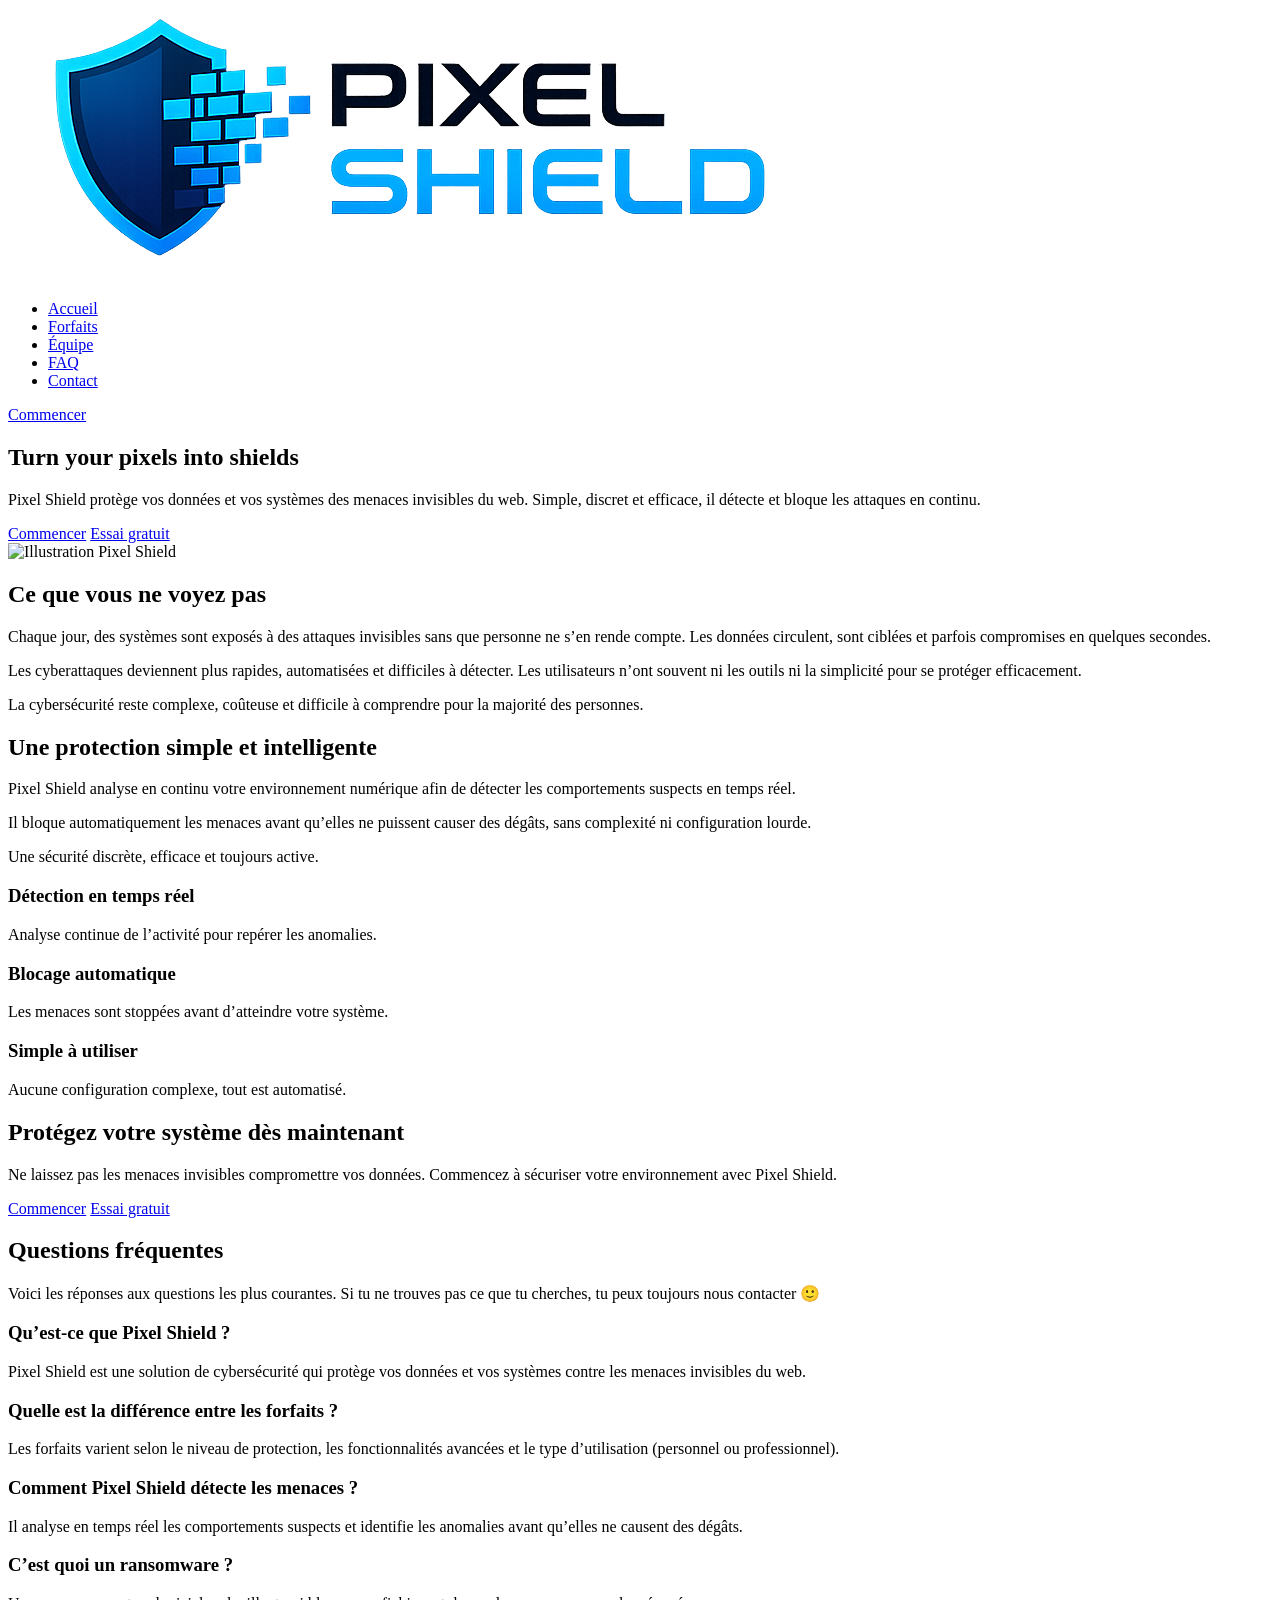
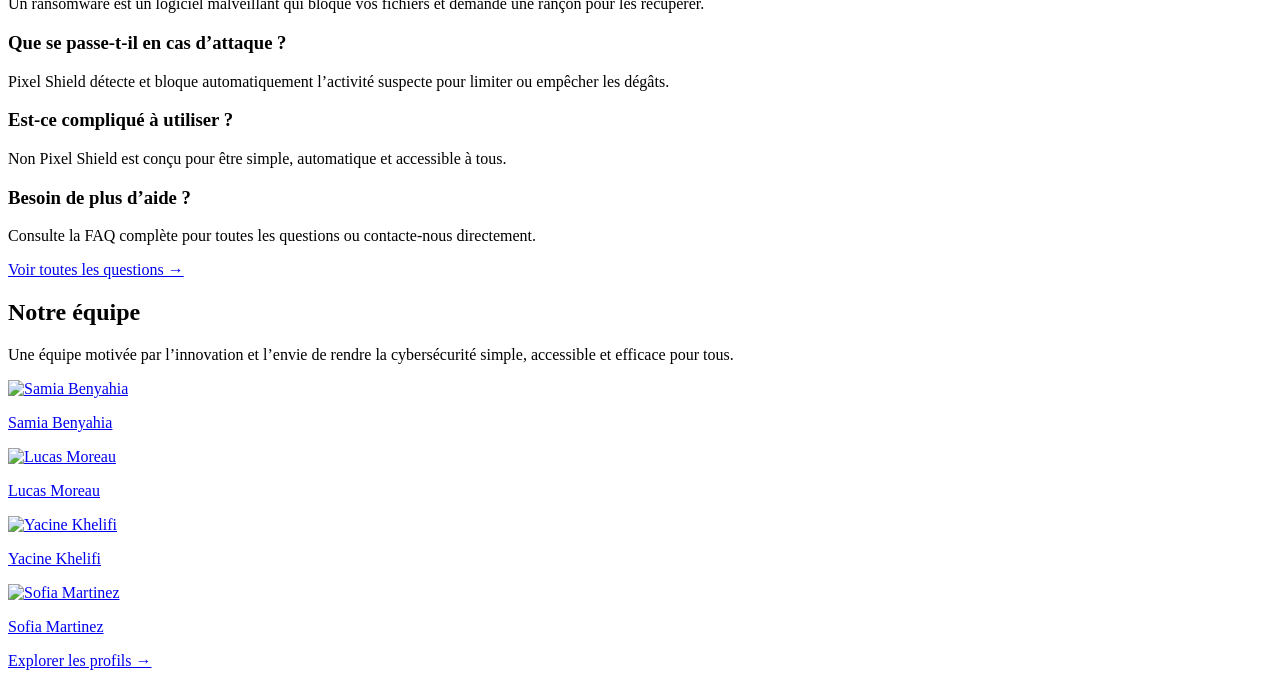
==== index.html @ 4988743a "mise à jour" ====
<!DOCTYPE html>
<html lang="fr">
<head>
  <meta charset="UTF-8">
  <meta name="viewport" content="width=device-width, initial-scale=1.0">
  <title>Pixel Shield</title>

  <link rel="stylesheet" href="css/style.css">
</head>

<body>

  <!-- HEADER -->
  <header>
    <div class="logo">
        <a  href="index.html"><img src="assets/logoAvecTitre.png " alt="logo" ></a>
    </div>
    <nav>
        <ul>
            <li><a href="index.html">Accueil</a></li>
            <li><a href="forfaits.html">Forfaits</a></li>
            <li><a href="equipe.html">Équipe</a></li>
            <li><a href="faq.html">FAQ</a></li>
            <li><a href="contact.html">Contact</a></li>
           
        </ul>
    </nav>
    <div class = "button-commencer"> <a href="contact.html">Commencer</a> </div>


  </header>

<!-- HERO -->
<section class="hero">

  <div class="container">

    <div class="hero-content">

      <h1>Turn your pixels into shields</h1>

      <p>
        Pixel Shield protège vos données et vos systèmes des menaces invisibles du web.  
        Simple, discret et efficace, il détecte et bloque les attaques en continu.
      </p>

      <div class="hero-actions">
        <a class="button-primary" href="contact.html">Commencer</a>
        <a class="button-secondary" href="forfaits.html">Essai gratuit</a>
      </div>

    </div>

    <div class="hero-image">
      <img src="assets/hero-illustration.svg" alt="Illustration Pixel Shield">
    </div>

  </div>

</section>

<!-- PRESENTATION -->
<section class="problem">

  <div class="container">

    <div class="problem-content">

      <h2>Ce que vous ne voyez pas</h2>

      <p>
        Chaque jour, des systèmes sont exposés à des attaques invisibles sans que personne ne s’en rende compte.
        Les données circulent, sont ciblées et parfois compromises en quelques secondes.
      </p>

      <p>
        Les cyberattaques deviennent plus rapides, automatisées et difficiles à détecter.
        Les utilisateurs n’ont souvent ni les outils ni la simplicité pour se protéger efficacement.
      </p>

      <p>
        La cybersécurité reste complexe, coûteuse et difficile à comprendre pour la majorité des personnes.
      </p>

    </div>

  </div>

</section>
<section class="solution">

  <div class="container">

    <div class="solution-content">

      <h2>Une protection simple et intelligente</h2>

      <p>
        Pixel Shield analyse en continu votre environnement numérique afin de détecter les comportements suspects en temps réel.
      </p>

      <p>
        Il bloque automatiquement les menaces avant qu’elles ne puissent causer des dégâts, sans complexité ni configuration lourde.
      </p>

      <p>
        Une sécurité discrète, efficace et toujours active.
      </p>

    </div>

    <div class="solution-features">

      <div class="feature">
        <h3>Détection en temps réel</h3>
        <p>Analyse continue de l’activité pour repérer les anomalies.</p>
      </div>

      <div class="feature">
        <h3>Blocage automatique</h3>
        <p>Les menaces sont stoppées avant d’atteindre votre système.</p>
      </div>

      <div class="feature">
        <h3>Simple à utiliser</h3>
        <p>Aucune configuration complexe, tout est automatisé.</p>
      </div>

    </div>

  </div>

</section>


<!-- CTA -->
<section class="cta">

  <div class="container">

    <div class="cta-content">

      <h2>Protégez votre système dès maintenant</h2>

      <p>
        Ne laissez pas les menaces invisibles compromettre vos données.  
        Commencez à sécuriser votre environnement avec Pixel Shield.
      </p>

      <div class="cta-actions">
        <a class="button-primary" href="contact.html">Commencer</a>
        <a class="button-secondary" href="forfaits.html">Essai gratuit</a>
      </div>

    </div>

  </div>

</section>
<section class="faq">

  <div class="container">

    <h2>Questions fréquentes</h2>

    <p class="faq-intro">
      Voici les réponses aux questions les plus courantes.  
      Si tu ne trouves pas ce que tu cherches, tu peux toujours nous contacter 🙂
    </p>

    <div class="faq-item">
      <h3>Qu’est-ce que Pixel Shield ?</h3>
      <p>
        Pixel Shield est une solution de cybersécurité qui protège vos données et vos systèmes contre les menaces invisibles du web.
      </p>
    </div>

    <div class="faq-item">
      <h3>Quelle est la différence entre les forfaits ?</h3>
      <p>
        Les forfaits varient selon le niveau de protection, les fonctionnalités avancées et le type d’utilisation (personnel ou professionnel).
      </p>
    </div>

    <div class="faq-item">
      <h3>Comment Pixel Shield détecte les menaces ?</h3>
      <p>
        Il analyse en temps réel les comportements suspects et identifie les anomalies avant qu’elles ne causent des dégâts.
      </p>
    </div>

    <div class="faq-item">
      <h3>C’est quoi un ransomware ?</h3>
      <p>
        Un ransomware est un logiciel malveillant qui bloque vos fichiers et demande une rançon pour les récupérer.
      </p>
    </div>

    <div class="faq-item">
      <h3>Que se passe-t-il en cas d’attaque ?</h3>
      <p>
        Pixel Shield détecte et bloque automatiquement l’activité suspecte pour limiter ou empêcher les dégâts.
      </p>
    </div>

    <div class="faq-item">
      <h3>Est-ce compliqué à utiliser ?</h3>
      <p>
        Non  Pixel Shield est conçu pour être simple, automatique et accessible à tous.
      </p>
    </div>

    <div class="faq-item">
      <h3>Besoin de plus d’aide ?</h3>
      <p>
        Consulte la FAQ complète pour toutes les questions ou contacte-nous directement.
      </p>

      <a href="faq.html" class="faq-link">Voir toutes les questions →</a>
    </div>

  </div>

</section>
<section class="team">

  <div class="container">

    <h2>Notre équipe</h2>

    <p class="team-intro">
      Une équipe motivée par l’innovation et l’envie de rendre la cybersécurité simple, accessible et efficace pour tous.
    </p>

    <div class="team-grid">

      <a class="team-member" href="equipe.html">
        <!-- image Samia Benyahia -->
        <img alt="Samia Benyahia">
        <p>Samia Benyahia</p>
      </a>

      <a class="team-member" href="equipe.html">
        <!-- image Lucas Moreau -->
        <img alt="Lucas Moreau">
        <p>Lucas Moreau</p>
      </a>

      <a class="team-member" href="equipe.html">
        <!-- image Yacine Khelifi -->
        <img alt="Yacine Khelifi">
        <p>Yacine Khelifi</p>
      </a>

      <a class="team-member" href="equipe.html">
        <!-- image Sofia Martinez -->
        <img alt="Sofia Martinez">
        <p>Sofia Martinez</p>
      </a>

    </div>

    <a class="team-link" href="equipe.html">
      Explorer les profils →
    </a>

  </div>

</section>

  <!-- FOOTER -->
  <footer>

  </footer>

</body>
</html>
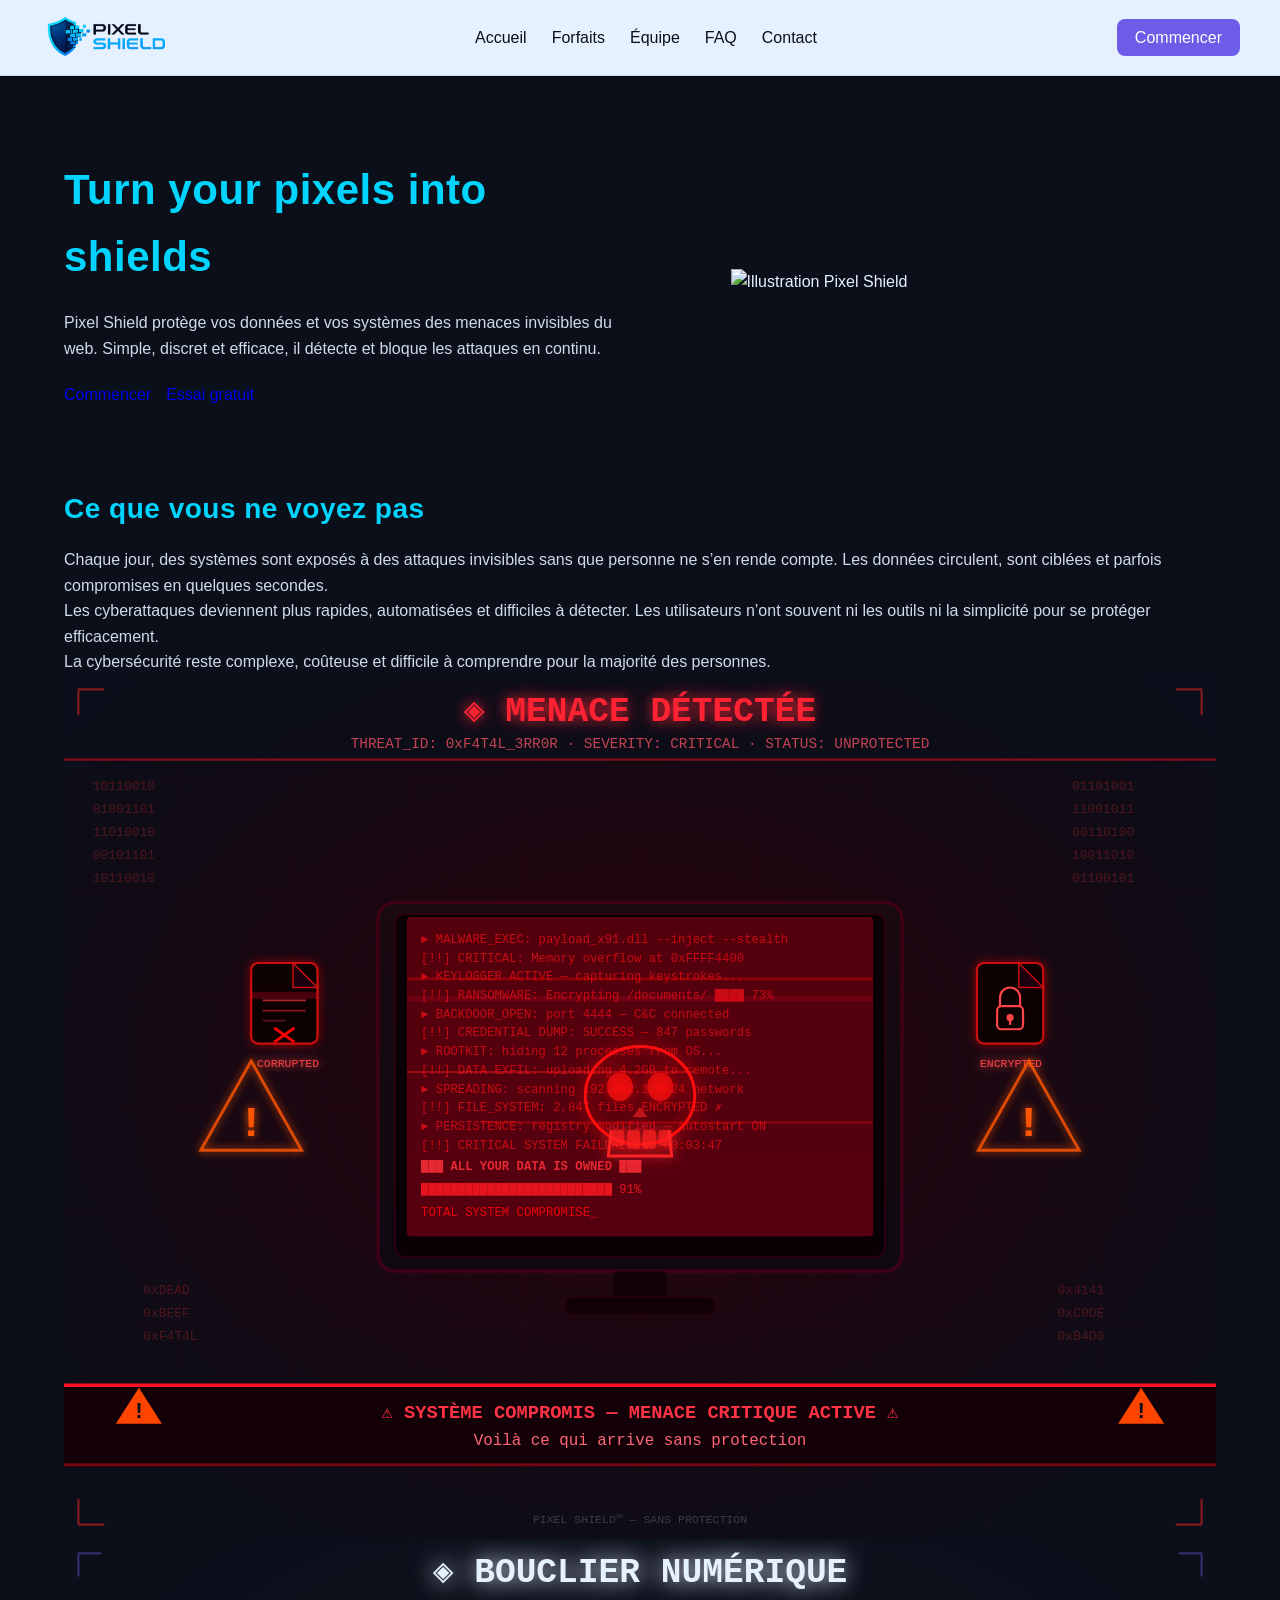
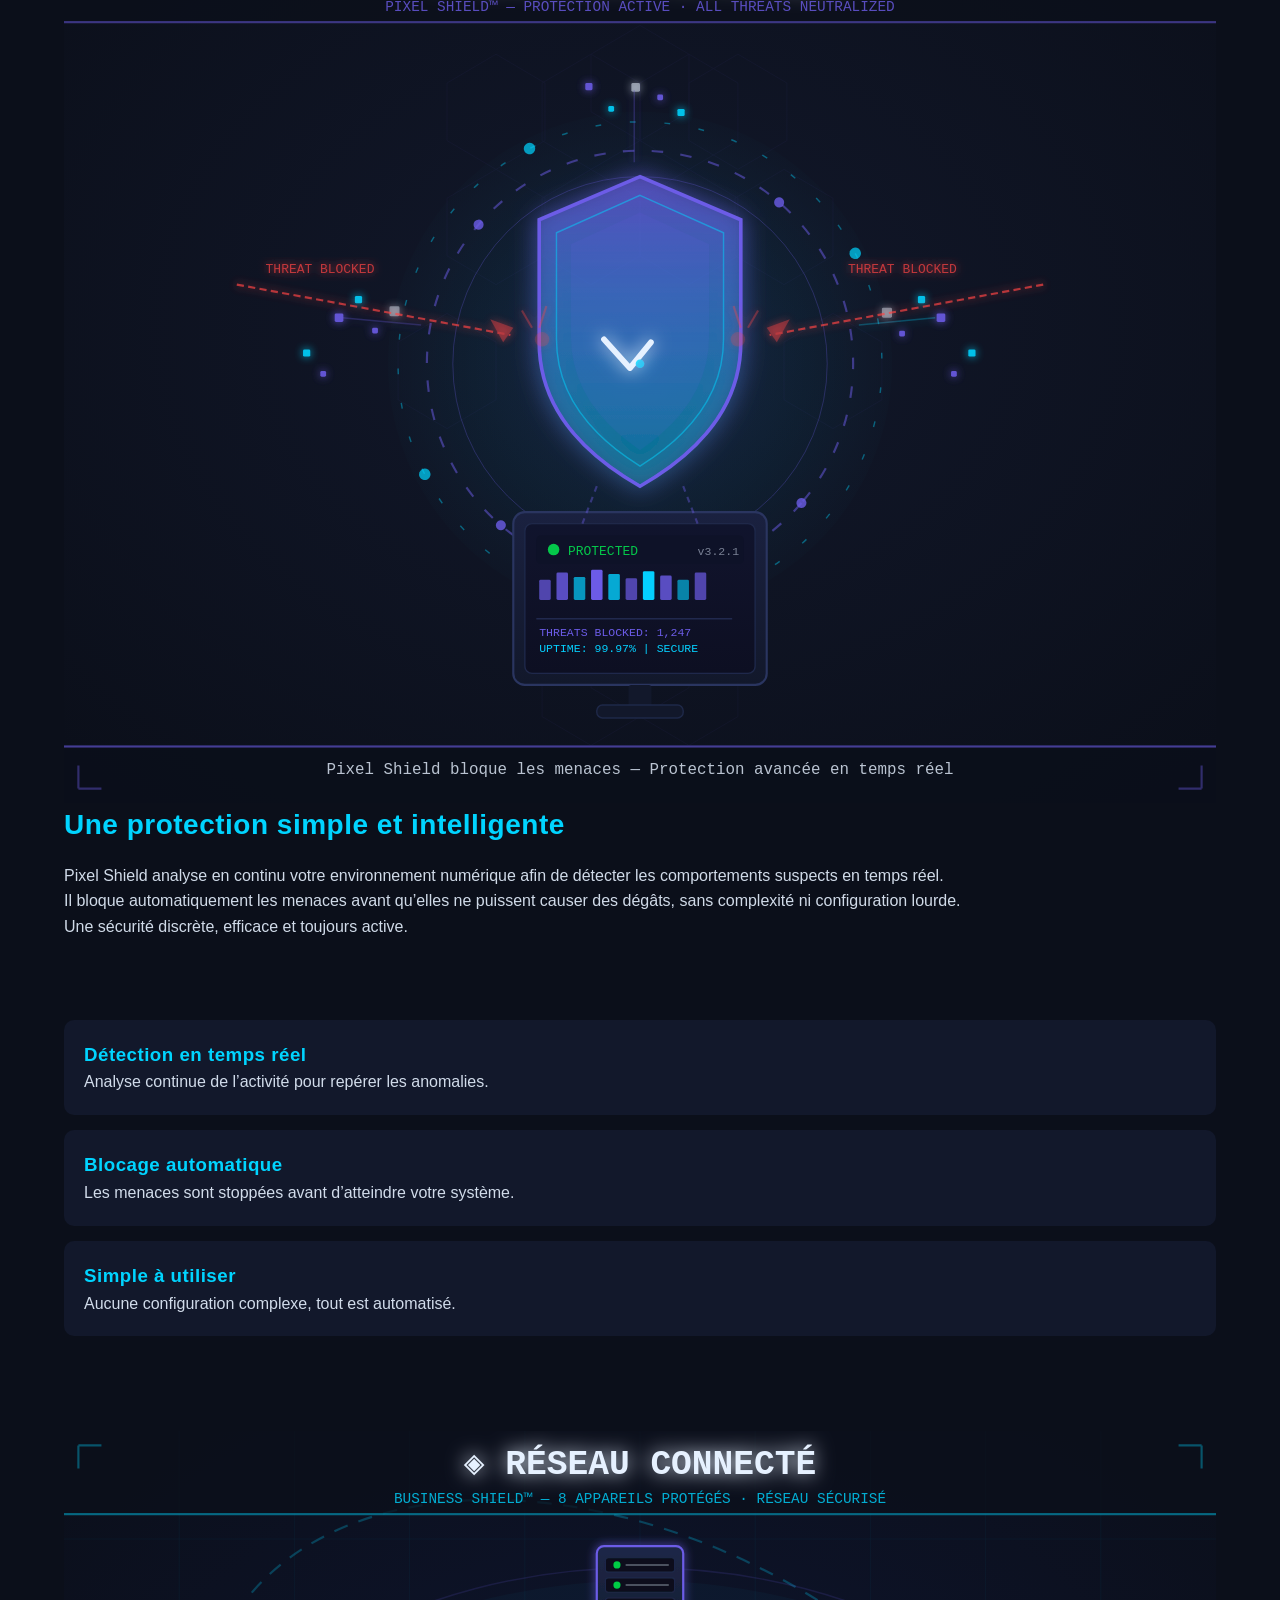
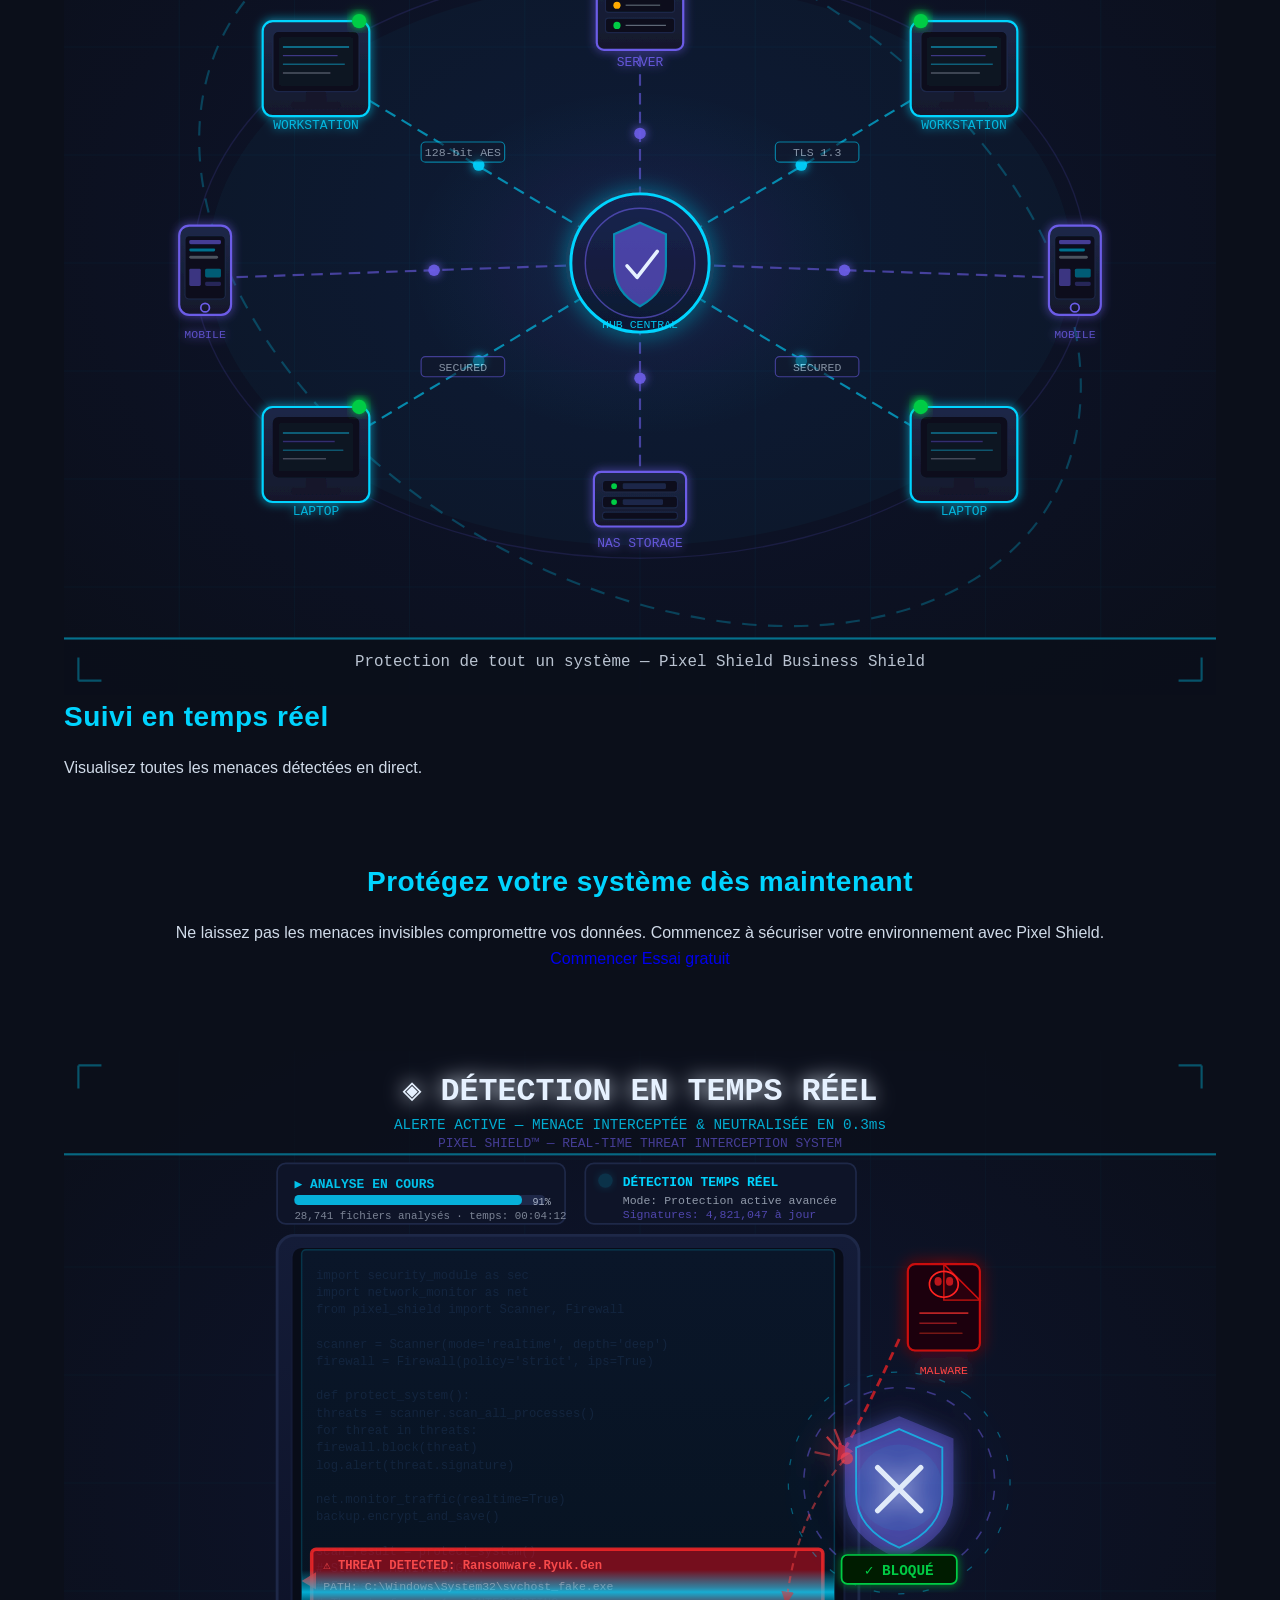
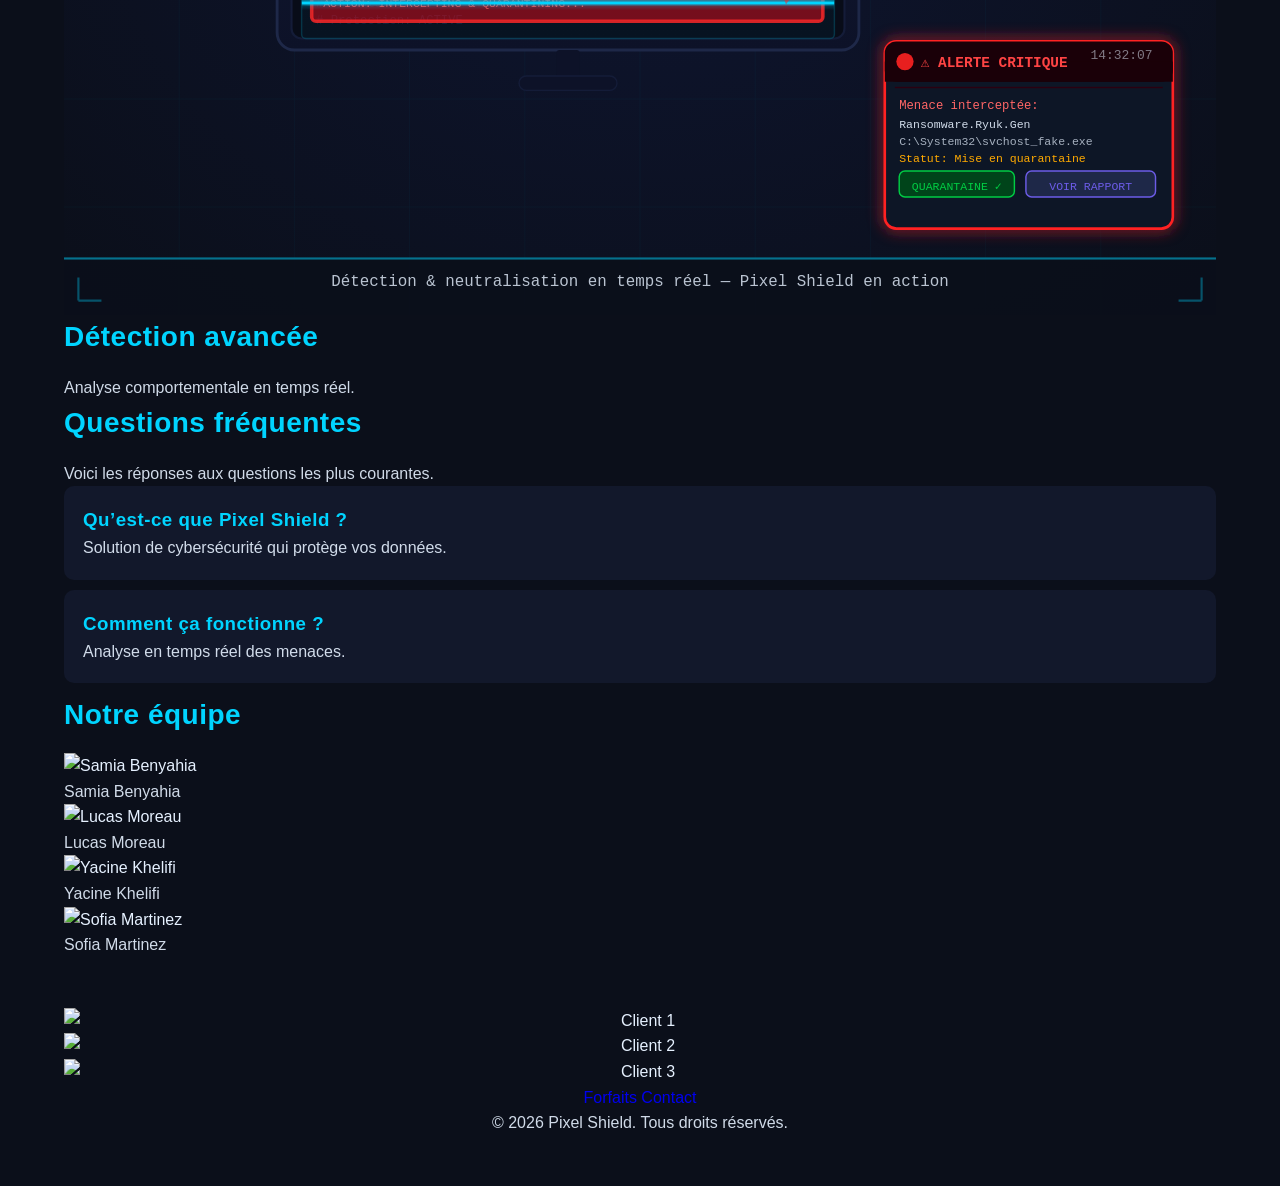
==== commit 7f24c9a9: "mise à jour" ====
--- a/index.html
+++ b/index.html
@@ -10,25 +10,28 @@
 
 <body>
 
-  <!-- HEADER -->
-  <header>
-    <div class="logo">
-        <a  href="index.html"><img src="assets/logoAvecTitre.png " alt="logo" ></a>
-    </div>
-    <nav>
-        <ul>
-            <li><a href="index.html">Accueil</a></li>
-            <li><a href="forfaits.html">Forfaits</a></li>
-            <li><a href="equipe.html">Équipe</a></li>
-            <li><a href="faq.html">FAQ</a></li>
-            <li><a href="contact.html">Contact</a></li>
-           
-        </ul>
-    </nav>
-    <div class = "button-commencer"> <a href="contact.html">Commencer</a> </div>
-
-
-  </header>
+<!-- HEADER -->
+<header>
+  <div class="logo">
+    <a href="index.html">
+      <img src="assets/logoAvecTitre.png" alt="Pixel Shield Logo">
+    </a>
+  </div>
+
+  <nav>
+    <ul>
+      <li><a href="index.html">Accueil</a></li>
+      <li><a href="forfaits.html">Forfaits</a></li>
+      <li><a href="equipe.html">Équipe</a></li>
+      <li><a href="faq.html">FAQ</a></li>
+      <li><a href="contact.html">Contact</a></li>
+    </ul>
+  </nav>
+
+  <div class="button-commencer">
+    <a href="contact.html">Commencer</a>
+  </div>
+</header>
 
 <!-- HERO -->
 <section class="hero">
@@ -84,13 +87,25 @@
 
     </div>
 
-  </div>
-
-</section>
+    <!-- ILLUSTRATION PROBLÈME -->
+    <div class="problem-image">
+      <img src="assets/illustration-1-menace.svg" alt="Menaces cybersécurité">
+    </div>
+
+  </div>
+
+</section>
+
+<!-- SOLUTION -->
 <section class="solution">
 
   <div class="container">
 
+    <!-- ILLUSTRATION SOLUTION -->
+    <div class="solution-image">
+      <img src="assets/illustration-2-bouclier.svg" alt="Protection cybersécurité">
+    </div>
+
     <div class="solution-content">
 
       <h2>Une protection simple et intelligente</h2>
@@ -109,54 +124,88 @@
 
     </div>
 
-    <div class="solution-features">
-
-      <div class="feature">
-        <h3>Détection en temps réel</h3>
-        <p>Analyse continue de l’activité pour repérer les anomalies.</p>
-      </div>
-
-      <div class="feature">
-        <h3>Blocage automatique</h3>
-        <p>Les menaces sont stoppées avant d’atteindre votre système.</p>
-      </div>
-
-      <div class="feature">
-        <h3>Simple à utiliser</h3>
-        <p>Aucune configuration complexe, tout est automatisé.</p>
-      </div>
-
-    </div>
-
-  </div>
-
-</section>
-
-
+  </div>
+
+</section>
+
+<!-- FEATURES -->
+<section class="solution-features">
+
+  <div class="container">
+
+    <div class="feature">
+      <h3>Détection en temps réel</h3>
+      <p>Analyse continue de l’activité pour repérer les anomalies.</p>
+    </div>
+
+    <div class="feature">
+      <h3>Blocage automatique</h3>
+      <p>Les menaces sont stoppées avant d’atteindre votre système.</p>
+    </div>
+
+    <div class="feature">
+      <h3>Simple à utiliser</h3>
+      <p>Aucune configuration complexe, tout est automatisé.</p>
+    </div>
+
+  </div>
+
+</section>
+<section class="dashboard">
+
+  <div class="container">
+
+    <div class="dashboard-image">
+      <img src="assets/illustration-3-reseau.svg" alt="Dashboard Pixel Shield">
+    </div>
+
+    <div class="dashboard-text">
+      <h2>Suivi en temps réel</h2>
+      <p>Visualisez toutes les menaces détectées en direct.</p>
+    </div>
+
+  </div>
+
+</section>
 <!-- CTA -->
 <section class="cta">
 
   <div class="container">
 
-    <div class="cta-content">
-
-      <h2>Protégez votre système dès maintenant</h2>
-
-      <p>
-        Ne laissez pas les menaces invisibles compromettre vos données.  
-        Commencez à sécuriser votre environnement avec Pixel Shield.
-      </p>
-
-      <div class="cta-actions">
-        <a class="button-primary" href="contact.html">Commencer</a>
-        <a class="button-secondary" href="forfaits.html">Essai gratuit</a>
-      </div>
-
-    </div>
-
-  </div>
-
-</section>
+    <h2>Protégez votre système dès maintenant</h2>
+
+    <p>
+      Ne laissez pas les menaces invisibles compromettre vos données.  
+      Commencez à sécuriser votre environnement avec Pixel Shield.
+    </p>
+
+    <div class="cta-actions">
+      <a class="button-primary" href="contact.html">Commencer</a>
+      <a class="button-secondary" href="forfaits.html">Essai gratuit</a>
+    </div>
+
+  </div>
+
+</section>
+
+<section class="detection">
+
+  <div class="container">
+
+    <div class="detection-image">
+      <img src="assets/illustration-5-detection.svg" alt="Détection des menaces">
+    </div>
+
+    <div class="detection-text">
+      <h2>Détection avancée</h2>
+      <p>Analyse comportementale en temps réel.</p>
+    </div>
+
+  </div>
+
+</section>
+
+<!-- FAQ -->
 <section class="faq">
 
   <div class="container">
@@ -164,114 +213,81 @@
     <h2>Questions fréquentes</h2>
 
     <p class="faq-intro">
-      Voici les réponses aux questions les plus courantes.  
-      Si tu ne trouves pas ce que tu cherches, tu peux toujours nous contacter 🙂
+      Voici les réponses aux questions les plus courantes.
     </p>
 
     <div class="faq-item">
       <h3>Qu’est-ce que Pixel Shield ?</h3>
-      <p>
-        Pixel Shield est une solution de cybersécurité qui protège vos données et vos systèmes contre les menaces invisibles du web.
-      </p>
+      <p>Solution de cybersécurité qui protège vos données.</p>
     </div>
 
     <div class="faq-item">
-      <h3>Quelle est la différence entre les forfaits ?</h3>
-      <p>
-        Les forfaits varient selon le niveau de protection, les fonctionnalités avancées et le type d’utilisation (personnel ou professionnel).
-      </p>
-    </div>
-
-    <div class="faq-item">
-      <h3>Comment Pixel Shield détecte les menaces ?</h3>
-      <p>
-        Il analyse en temps réel les comportements suspects et identifie les anomalies avant qu’elles ne causent des dégâts.
-      </p>
-    </div>
-
-    <div class="faq-item">
-      <h3>C’est quoi un ransomware ?</h3>
-      <p>
-        Un ransomware est un logiciel malveillant qui bloque vos fichiers et demande une rançon pour les récupérer.
-      </p>
-    </div>
-
-    <div class="faq-item">
-      <h3>Que se passe-t-il en cas d’attaque ?</h3>
-      <p>
-        Pixel Shield détecte et bloque automatiquement l’activité suspecte pour limiter ou empêcher les dégâts.
-      </p>
-    </div>
-
-    <div class="faq-item">
-      <h3>Est-ce compliqué à utiliser ?</h3>
-      <p>
-        Non  Pixel Shield est conçu pour être simple, automatique et accessible à tous.
-      </p>
-    </div>
-
-    <div class="faq-item">
-      <h3>Besoin de plus d’aide ?</h3>
-      <p>
-        Consulte la FAQ complète pour toutes les questions ou contacte-nous directement.
-      </p>
-
-      <a href="faq.html" class="faq-link">Voir toutes les questions →</a>
-    </div>
-
-  </div>
-
-</section>
+      <h3>Comment ça fonctionne ?</h3>
+      <p>Analyse en temps réel des menaces.</p>
+    </div>
+
+  </div>
+
+</section>
+
+<!-- TEAM -->
 <section class="team">
 
   <div class="container">
 
     <h2>Notre équipe</h2>
 
-    <p class="team-intro">
-      Une équipe motivée par l’innovation et l’envie de rendre la cybersécurité simple, accessible et efficace pour tous.
-    </p>
-
     <div class="team-grid">
 
-      <a class="team-member" href="equipe.html">
-        <!-- image Samia Benyahia -->
-        <img alt="Samia Benyahia">
+      <div class="team-member">
+        <img src="assets/team-samia.jpg" alt="Samia Benyahia">
         <p>Samia Benyahia</p>
-      </a>
-
-      <a class="team-member" href="equipe.html">
-        <!-- image Lucas Moreau -->
-        <img alt="Lucas Moreau">
+      </div>
+
+      <div class="team-member">
+        <img src="assets/team-lucas.jpg" alt="Lucas Moreau">
         <p>Lucas Moreau</p>
-      </a>
-
-      <a class="team-member" href="equipe.html">
-        <!-- image Yacine Khelifi -->
-        <img alt="Yacine Khelifi">
+      </div>
+
+      <div class="team-member">
+        <img src="assets/team-yacine.jpg" alt="Yacine Khelifi">
         <p>Yacine Khelifi</p>
-      </a>
-
-      <a class="team-member" href="equipe.html">
-        <!-- image Sofia Martinez -->
-        <img alt="Sofia Martinez">
+      </div>
+
+      <div class="team-member">
+        <img src="assets/team-sofia.jpg" alt="Sofia Martinez">
         <p>Sofia Martinez</p>
-      </a>
-
-    </div>
-
-    <a class="team-link" href="equipe.html">
-      Explorer les profils →
-    </a>
-
-  </div>
-
-</section>
-
-  <!-- FOOTER -->
-  <footer>
-
-  </footer>
+      </div>
+
+    </div>
+
+  </div>
+
+</section>
+
+<!-- FOOTER -->
+<footer class="footer">
+
+  <div class="container">
+
+    <div class="footer-clients">
+      <img src="assets/client1.png" alt="Client 1">
+      <img src="assets/client2.png" alt="Client 2">
+      <img src="assets/client3.png" alt="Client 3">
+    </div>
+
+    <div class="footer-links">
+      <a href="forfaits.html">Forfaits</a>
+      <a href="contact.html">Contact</a>
+    </div>
+
+    <div class="footer-bottom">
+      <p>© 2026 Pixel Shield. Tous droits réservés.</p>
+    </div>
+
+  </div>
+
+</footer>
 
 </body>
 </html>
--- a/css/style.css
+++ b/css/style.css
@@ -0,0 +1,346 @@
+/* =========================
+   RESET GLOBAL
+========================= */
+
+* {
+  margin: 0;
+  padding: 0;
+  box-sizing: border-box;
+}
+
+/* =========================
+   BASE
+========================= */
+
+body {
+  background-color: #0B0F1A;
+  color: #E6F1FF;
+  font-family: 'Rajdhani', sans-serif;
+  line-height: 1.6;
+  overflow-x: hidden;
+}
+
+.container {
+  width: 90%;
+  max-width: 1200px;
+  margin: auto;
+}
+
+img {
+  max-width: 100%;
+  display: block;
+}
+
+/* =========================
+   TYPOGRAPHIE
+========================= */
+
+h1, h2, h3 {
+  color: #00D4FF;
+  font-weight: 600;
+  letter-spacing: 0.5px;
+}
+
+h1 {
+  font-size: 42px;
+  margin-bottom: 20px;
+}
+
+h2 {
+  font-size: 28px;
+  margin-bottom: 15px;
+}
+
+p {
+  opacity: 0.9;
+  line-height: 1.6;
+}
+
+/* =========================
+   LINKS
+========================= */
+
+a {
+  text-decoration: none;
+  transition: 0.3s ease;
+}
+
+a:hover {
+  opacity: 0.85;
+}
+
+/* =========================
+   HEADER
+========================= */
+
+header {
+  position: sticky;
+  top: 0;
+  width: 100% !important;
+  background-color: #E6F1FF !important;
+
+  display: flex;
+  justify-content: space-between;
+  align-items: center;
+
+  padding: 15px 40px;
+  z-index: 9999;
+
+  box-shadow: 0 4px 12px rgba(0,0,0,0.15);
+  border-bottom: 1px solid rgba(11, 15, 26, 0.1);
+}
+
+.logo img {
+  height: 45px;
+}
+
+/* NAV */
+nav ul {
+  display: flex;
+  list-style: none;
+  gap: 25px;
+}
+
+nav a {
+  color: #0B0F1A;
+  font-weight: 500;
+}
+
+nav a:hover {
+  color: #6C5CE7;
+}
+
+/* BUTTON HEADER */
+.button-commencer a {
+  background-color: #6C5CE7;
+  color: white;
+  padding: 10px 18px;
+  border-radius: 8px;
+}
+
+/* =========================
+   HERO
+========================= */
+
+.hero {
+  padding: 80px 0;
+}
+
+.hero .container {
+  display: flex;
+  align-items: center;
+  justify-content: space-between;
+  gap: 50px;
+}
+
+.hero-content {
+  flex: 1;
+}
+
+.hero-image {
+  flex: 1;
+  display: flex;
+  justify-content: center;
+}
+
+.hero-image img {
+  width: 100%;
+  max-width: 420px;
+  animation: float 4s ease-in-out infinite;
+}
+
+.hero-actions {
+  display: flex;
+  gap: 15px;
+  margin-top: 20px;
+}
+
+/* FLOAT */
+@keyframes float {
+  0% { transform: translateY(0); }
+  50% { transform: translateY(-10px); }
+  100% { transform: translateY(0); }
+}
+
+/* =========================
+   SECTION IMAGE + TEXTE (MODERNE)
+========================= */
+
+.section-flex {
+  display: flex;
+  align-items: center;
+  justify-content: space-between;
+  gap: 80px;
+  padding: 90px 0;
+}
+
+/* texte compact */
+.section-text {
+  flex: 1;
+  max-width: 520px;
+}
+
+.section-text h2 {
+  margin-bottom: 20px;
+}
+
+.section-text p {
+  margin-bottom: 12px;
+  font-size: 16px;
+  opacity: 0.85;
+}
+
+/* image plus petite */
+.section-image {
+  flex: 1;
+  display: flex;
+  justify-content: center;
+  align-items: center;
+}
+
+.section-image img {
+  width: 320px;
+  max-width: 100%;
+  height: auto;
+  filter: drop-shadow(0 10px 20px rgba(0,0,0,0.4));
+}
+
+/* inversion layout */
+.section-flex.reverse {
+  flex-direction: row-reverse;
+}
+
+/* =========================
+   FEATURES
+========================= */
+
+.solution-features {
+  padding: 80px 0;
+}
+
+.feature {
+  background-color: #12182B;
+  padding: 20px;
+  border-radius: 10px;
+  margin-bottom: 15px;
+}
+
+/* =========================
+   PRICING
+========================= */
+
+.pricing {
+  padding: 100px 0;
+  text-align: center;
+}
+
+.pricing-grid {
+  display: flex;
+  gap: 40px;
+  justify-content: center;
+}
+
+.pricing-card {
+  background-color: #12182B;
+  padding: 30px;
+  border-radius: 12px;
+  width: 300px;
+
+  display: flex;
+  flex-direction: column;
+
+  border: 2px solid transparent;
+  transition: 0.3s;
+}
+
+.pricing-card:hover {
+  transform: translateY(-12px);
+  border-color: #00D4FF;
+}
+
+.pricing-card a {
+  background-color: #6C5CE7;
+  color: white;
+  padding: 12px;
+  border-radius: 8px;
+  margin-top: auto;
+}
+
+/* OFFRE */
+.offer {
+  color: #00D4FF;
+  font-weight: bold;
+  margin-bottom: 10px;
+}
+
+/* ICONS */
+.ok { color: #00D4FF; }
+.no { color: #6C5CE7; opacity: 0.8; }
+
+/* =========================
+   FAQ
+========================= */
+
+.faq-item {
+  background-color: #12182B;
+  padding: 18px;
+  margin-bottom: 10px;
+  border-radius: 10px;
+  border: 1px solid transparent;
+  transition: 0.3s;
+}
+
+.faq-item:hover {
+  transform: translateX(5px);
+  border-color: #00D4FF;
+}
+
+.faq-item h3 {
+  color: #00D4FF;
+}
+
+/* =========================
+   CTA
+========================= */
+
+.cta {
+  padding: 80px 0;
+  text-align: center;
+}
+
+/* =========================
+   FOOTER
+========================= */
+
+.footer {
+  padding: 50px 0;
+  text-align: center;
+}
+
+/* =========================
+   RESPONSIVE
+========================= */
+
+@media (max-width: 768px) {
+
+  .hero .container,
+  .section-flex,
+  .section-flex.reverse {
+    flex-direction: column;
+    text-align: center;
+    gap: 40px;
+  }
+
+  .section-text {
+    max-width: 100%;
+  }
+
+  .section-image img {
+    width: 240px;
+  }
+
+  .pricing-grid {
+    flex-direction: column;
+    align-items: center;
+  }
+}
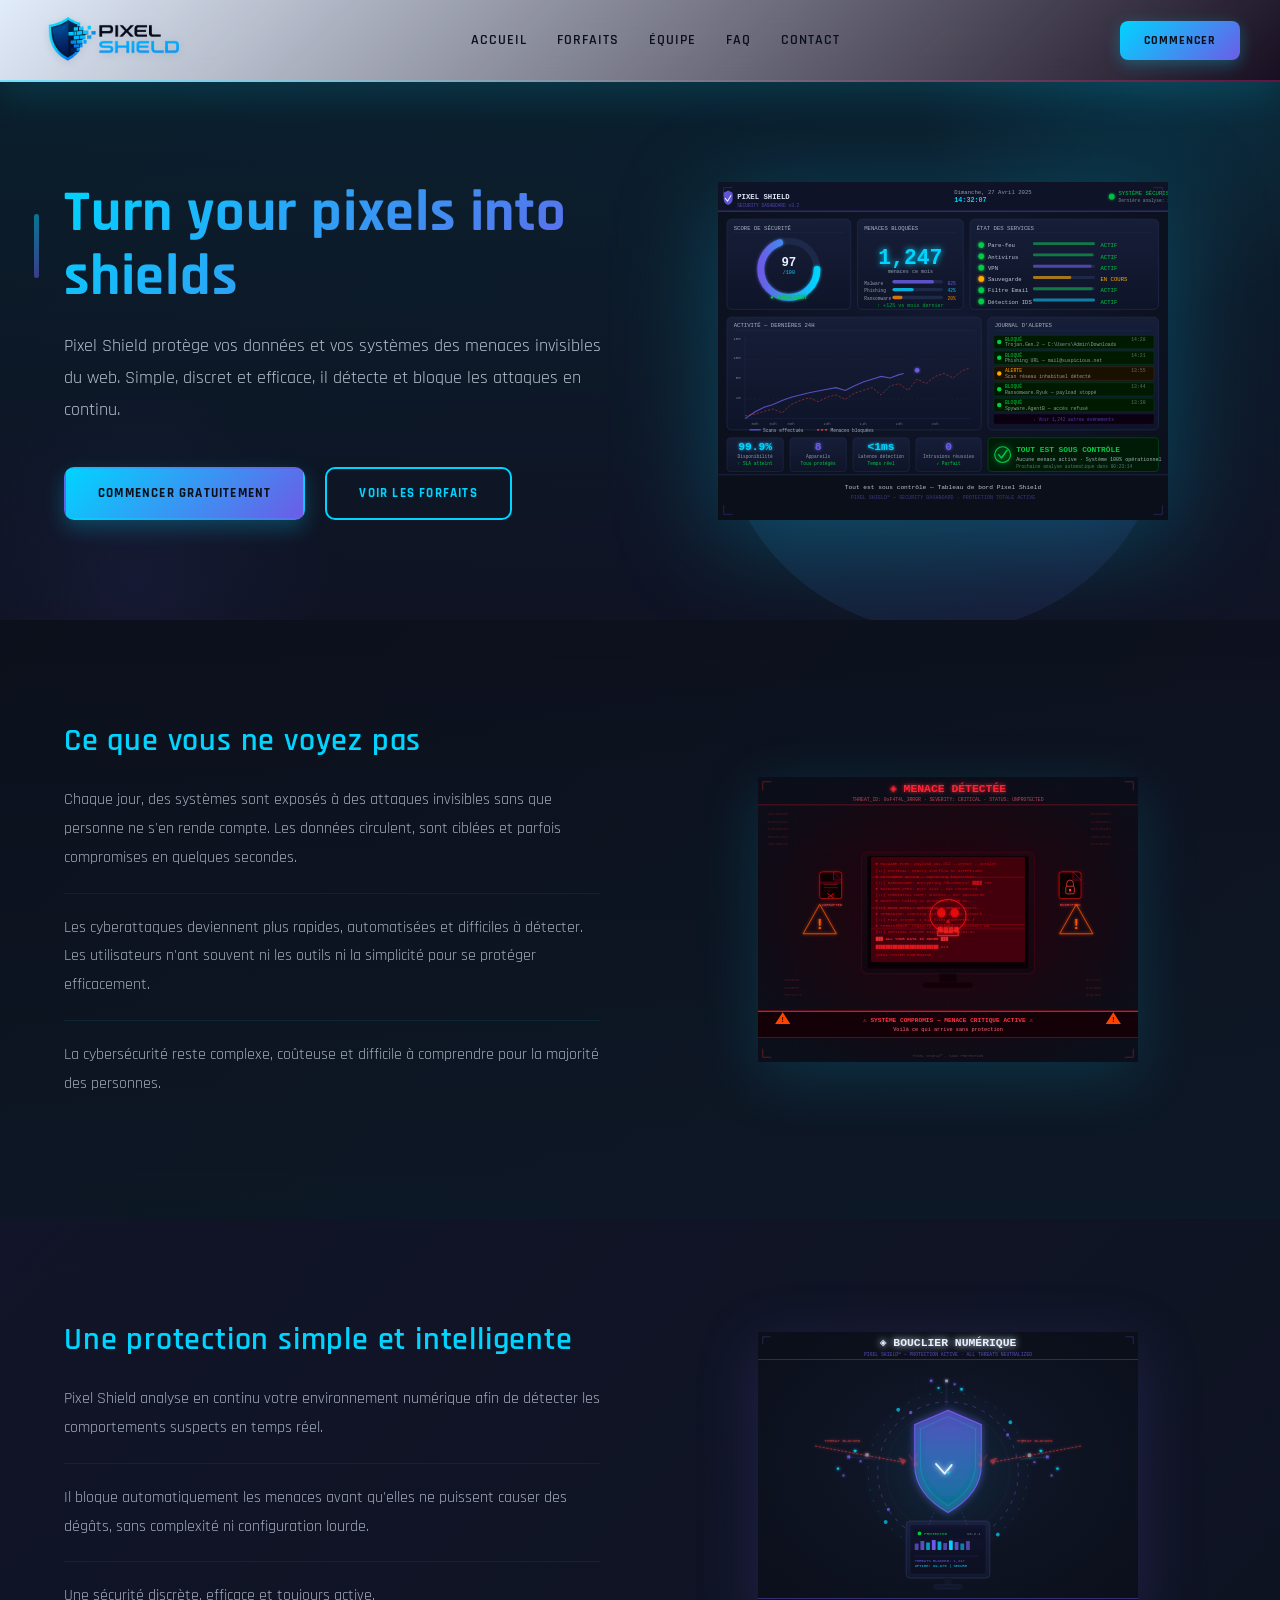
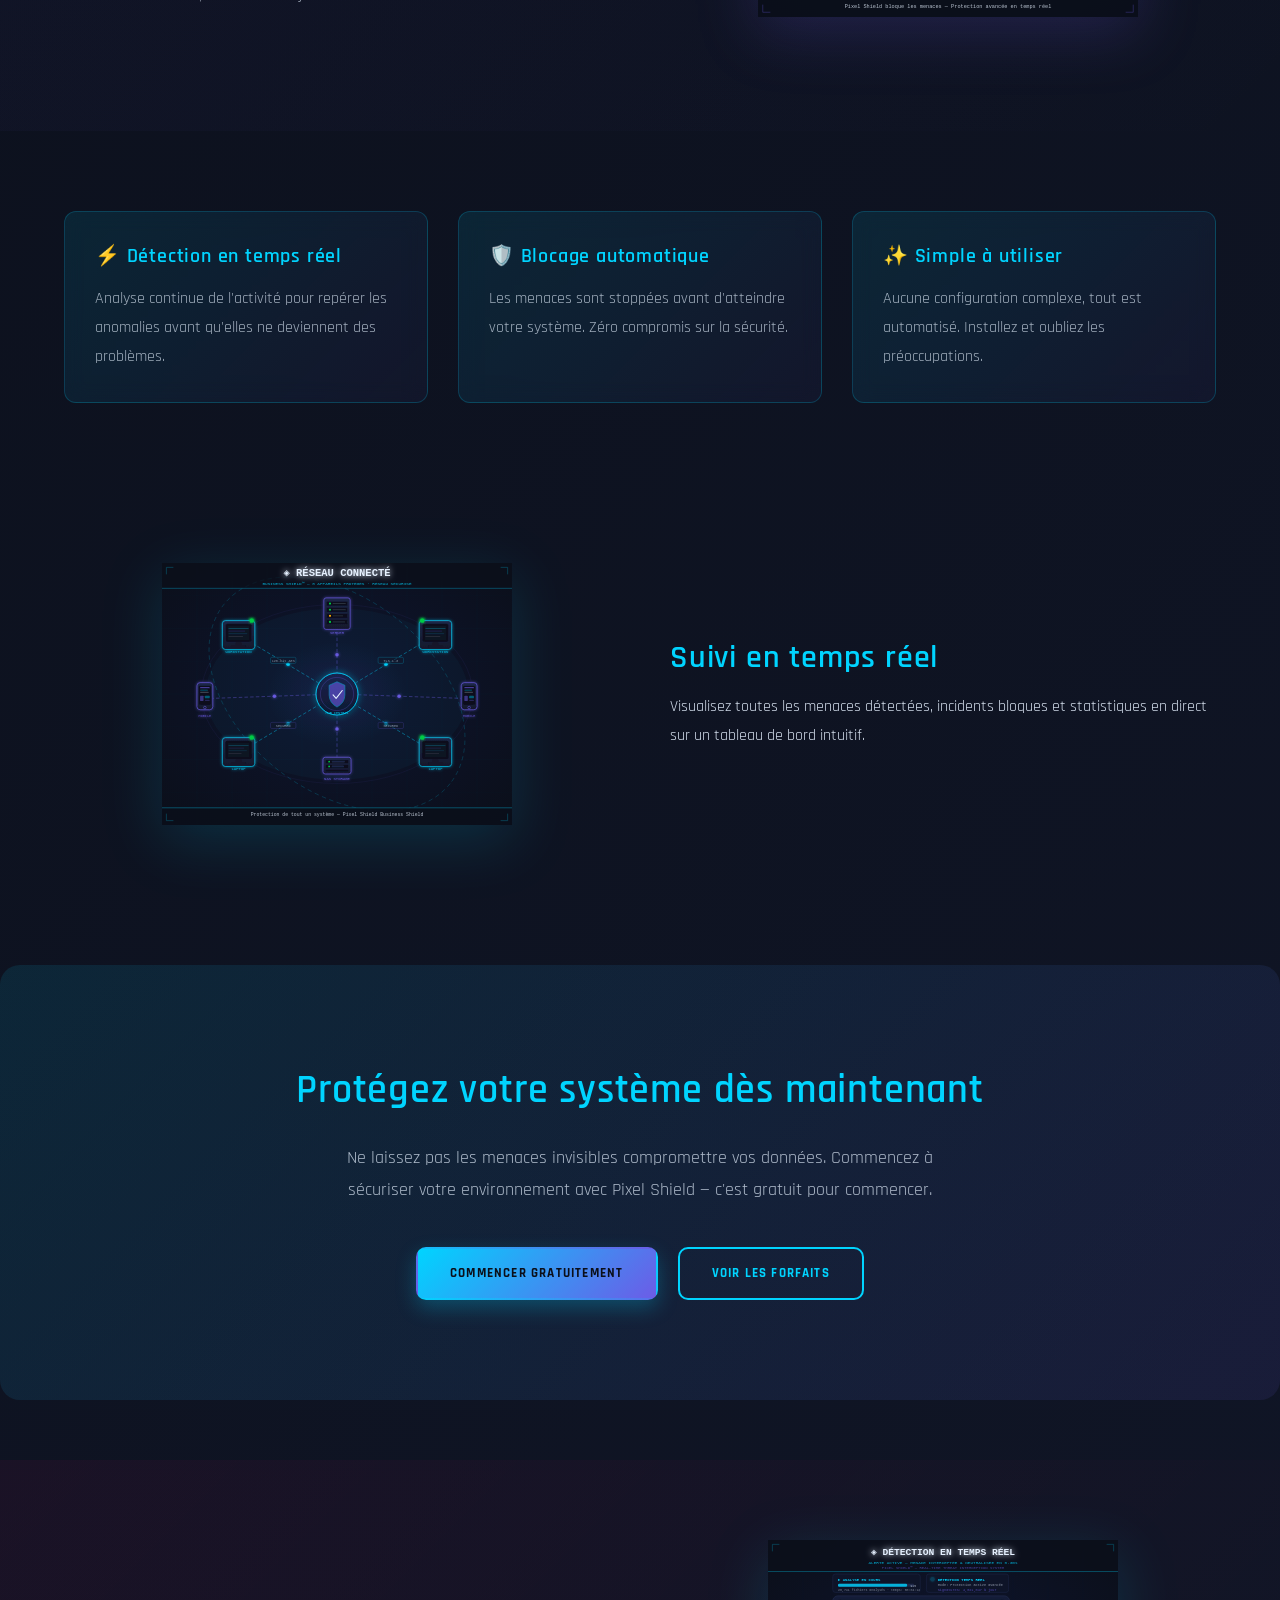
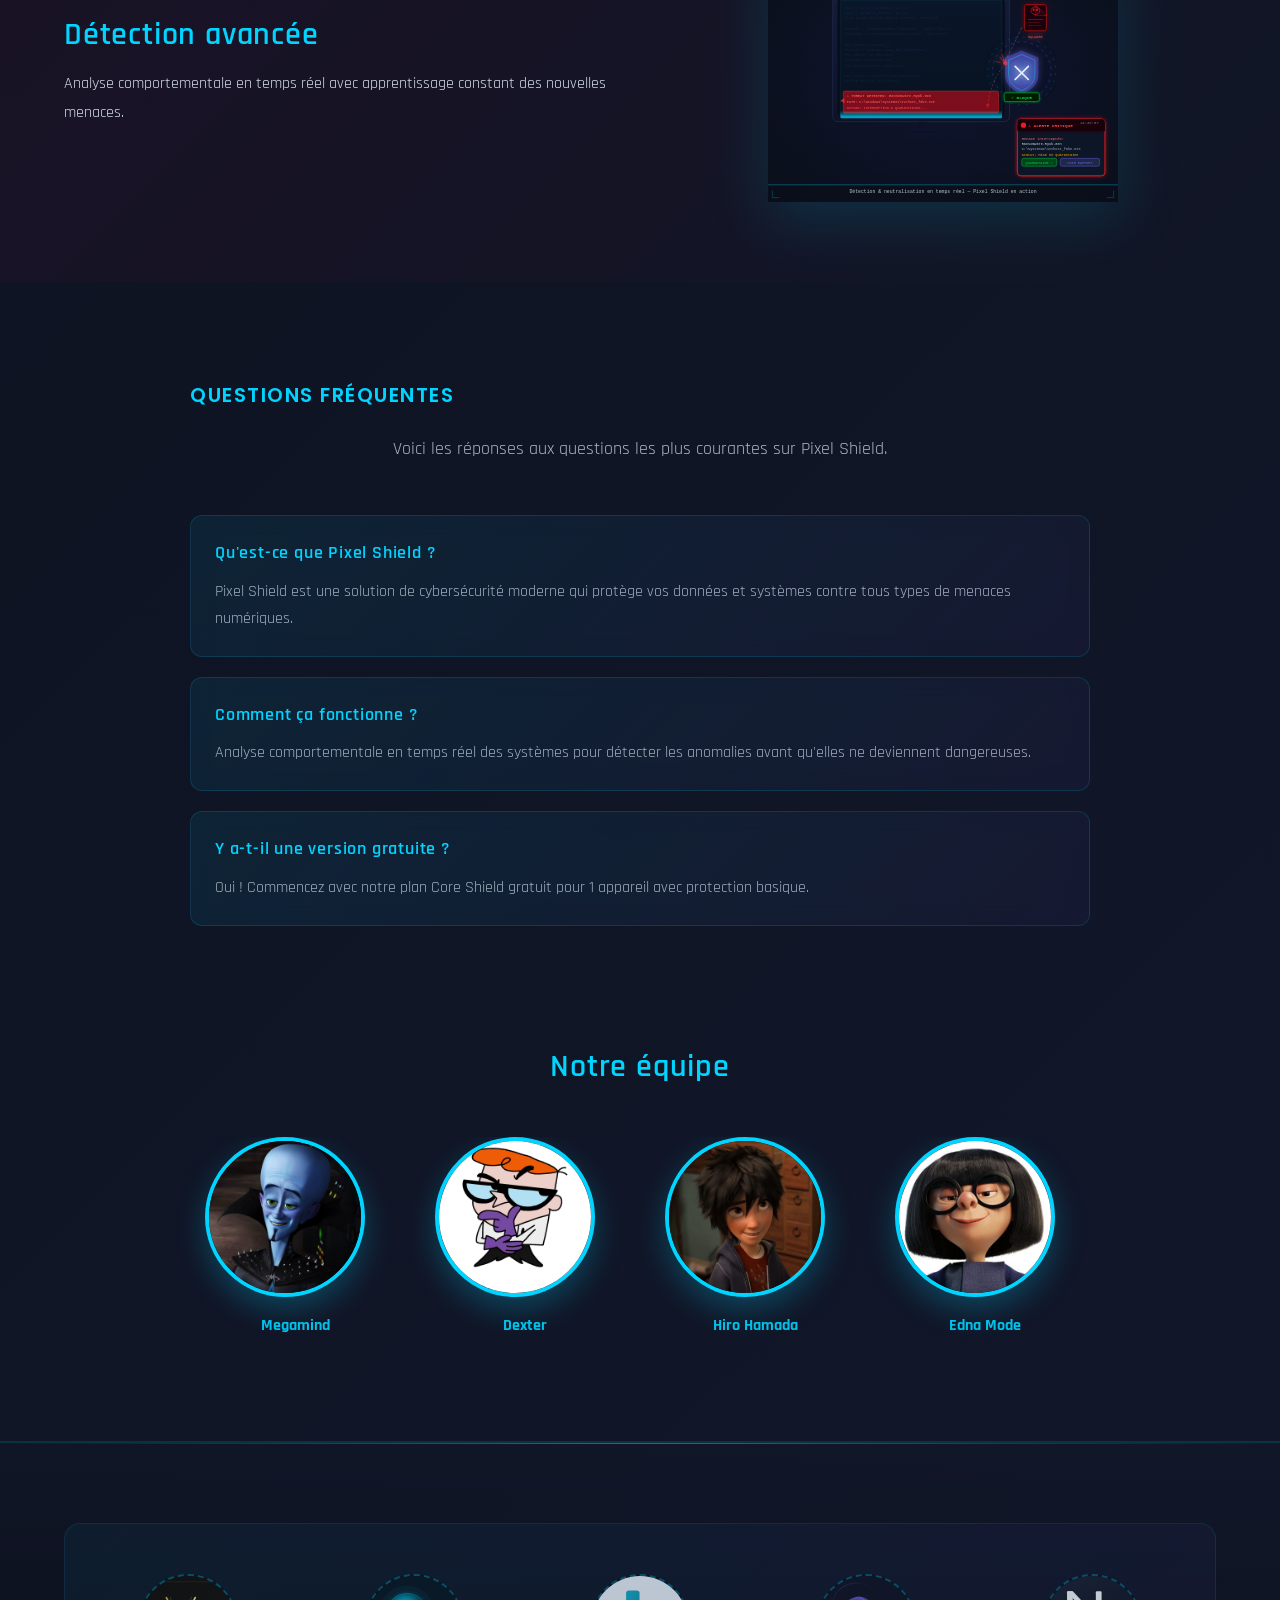
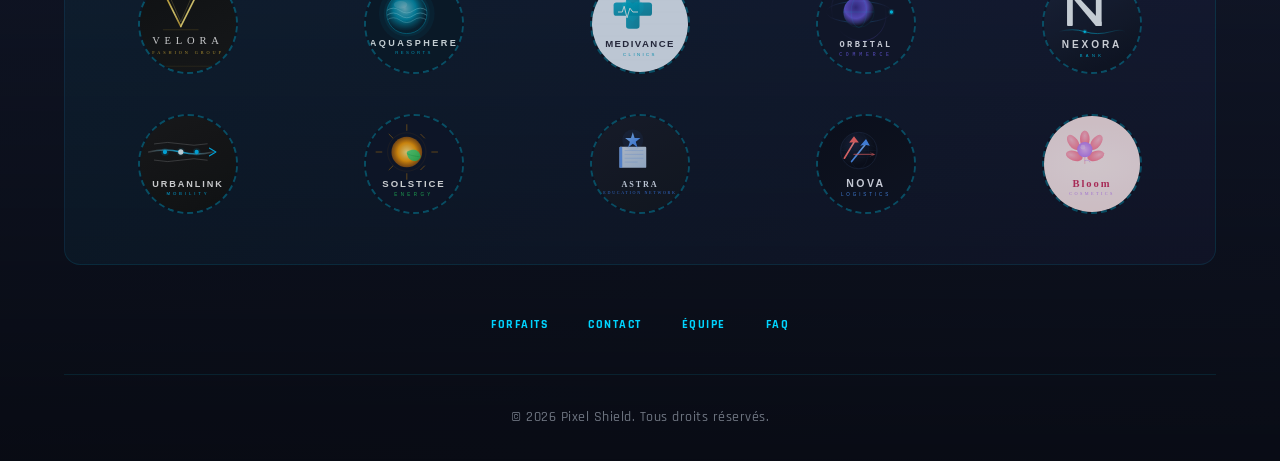
==== commit b0f246b9: "ver final" ====
--- a/index.html
+++ b/index.html
@@ -3,9 +3,10 @@
 <head>
   <meta charset="UTF-8">
   <meta name="viewport" content="width=device-width, initial-scale=1.0">
-  <title>Pixel Shield</title>
+  <title>Pixel Shield - Cybersécurité Intelligente</title>
 
   <link rel="stylesheet" href="css/style.css">
+  <link href="https://fonts.googleapis.com/css2?family=Rajdhani:wght@400;500;600;700&family=Inter:wght@400;500;600;700&family=Roboto:wght@400;500;700&family=Poppins:wght@600;700&family=Montserrat:wght@600;700&display=swap" rel="stylesheet">
 </head>
 
 <body>
@@ -48,14 +49,14 @@
       </p>
 
       <div class="hero-actions">
-        <a class="button-primary" href="contact.html">Commencer</a>
-        <a class="button-secondary" href="forfaits.html">Essai gratuit</a>
+        <a class="button-primary" href="contact.html">Commencer gratuitement</a>
+        <a class="button-secondary" href="forfaits.html">Voir les forfaits</a>
       </div>
 
     </div>
 
     <div class="hero-image">
-      <img src="assets/hero-illustration.svg" alt="Illustration Pixel Shield">
+      <img src="assets/illustration-4-dashboard.svg" alt="Illustration Pixel Shield">
     </div>
 
   </div>
@@ -72,13 +73,13 @@
       <h2>Ce que vous ne voyez pas</h2>
 
       <p>
-        Chaque jour, des systèmes sont exposés à des attaques invisibles sans que personne ne s’en rende compte.
+        Chaque jour, des systèmes sont exposés à des attaques invisibles sans que personne ne s'en rende compte.
         Les données circulent, sont ciblées et parfois compromises en quelques secondes.
       </p>
 
       <p>
         Les cyberattaques deviennent plus rapides, automatisées et difficiles à détecter.
-        Les utilisateurs n’ont souvent ni les outils ni la simplicité pour se protéger efficacement.
+        Les utilisateurs n'ont souvent ni les outils ni la simplicité pour se protéger efficacement.
       </p>
 
       <p>
@@ -115,7 +116,7 @@
       </p>
 
       <p>
-        Il bloque automatiquement les menaces avant qu’elles ne puissent causer des dégâts, sans complexité ni configuration lourde.
+        Il bloque automatiquement les menaces avant qu'elles ne puissent causer des dégâts, sans complexité ni configuration lourde.
       </p>
 
       <p>
@@ -134,23 +135,24 @@
   <div class="container">
 
     <div class="feature">
-      <h3>Détection en temps réel</h3>
-      <p>Analyse continue de l’activité pour repérer les anomalies.</p>
+      <h3>⚡ Détection en temps réel</h3>
+      <p>Analyse continue de l'activité pour repérer les anomalies avant qu'elles ne deviennent des problèmes.</p>
     </div>
 
     <div class="feature">
-      <h3>Blocage automatique</h3>
-      <p>Les menaces sont stoppées avant d’atteindre votre système.</p>
+      <h3>🛡️ Blocage automatique</h3>
+      <p>Les menaces sont stoppées avant d'atteindre votre système. Zéro compromis sur la sécurité.</p>
     </div>
 
     <div class="feature">
-      <h3>Simple à utiliser</h3>
-      <p>Aucune configuration complexe, tout est automatisé.</p>
-    </div>
-
-  </div>
-
-</section>
+      <h3>✨ Simple à utiliser</h3>
+      <p>Aucune configuration complexe, tout est automatisé. Installez et oubliez les préoccupations.</p>
+    </div>
+
+  </div>
+
+</section>
+
 <section class="dashboard">
 
   <div class="container">
@@ -161,12 +163,13 @@
 
     <div class="dashboard-text">
       <h2>Suivi en temps réel</h2>
-      <p>Visualisez toutes les menaces détectées en direct.</p>
-    </div>
-
-  </div>
-
-</section>
+      <p>Visualisez toutes les menaces détectées, incidents bloques et statistiques en direct sur un tableau de bord intuitif.</p>
+    </div>
+
+  </div>
+
+</section>
+
 <!-- CTA -->
 <section class="cta">
 
@@ -176,12 +179,12 @@
 
     <p>
       Ne laissez pas les menaces invisibles compromettre vos données.  
-      Commencez à sécuriser votre environnement avec Pixel Shield.
+      Commencez à sécuriser votre environnement avec Pixel Shield — c'est gratuit pour commencer.
     </p>
 
     <div class="cta-actions">
-      <a class="button-primary" href="contact.html">Commencer</a>
-      <a class="button-secondary" href="forfaits.html">Essai gratuit</a>
+      <a class="button-primary" href="contact.html">Commencer gratuitement</a>
+      <a class="button-secondary" href="forfaits.html">Voir les forfaits</a>
     </div>
 
   </div>
@@ -198,7 +201,7 @@
 
     <div class="detection-text">
       <h2>Détection avancée</h2>
-      <p>Analyse comportementale en temps réel.</p>
+      <p>Analyse comportementale en temps réel avec apprentissage constant des nouvelles menaces.</p>
     </div>
 
   </div>
@@ -213,17 +216,22 @@
     <h2>Questions fréquentes</h2>
 
     <p class="faq-intro">
-      Voici les réponses aux questions les plus courantes.
+      Voici les réponses aux questions les plus courantes sur Pixel Shield.
     </p>
 
     <div class="faq-item">
-      <h3>Qu’est-ce que Pixel Shield ?</h3>
-      <p>Solution de cybersécurité qui protège vos données.</p>
+      <h3>Qu'est-ce que Pixel Shield ?</h3>
+      <p>Pixel Shield est une solution de cybersécurité moderne qui protège vos données et systèmes contre tous types de menaces numériques.</p>
     </div>
 
     <div class="faq-item">
       <h3>Comment ça fonctionne ?</h3>
-      <p>Analyse en temps réel des menaces.</p>
+      <p>Analyse comportementale en temps réel des systèmes pour détecter les anomalies avant qu'elles ne deviennent dangereuses.</p>
+    </div>
+
+    <div class="faq-item">
+      <h3>Y a-t-il une version gratuite ?</h3>
+      <p>Oui ! Commencez avec notre plan Core Shield gratuit pour 1 appareil avec protection basique.</p>
     </div>
 
   </div>
@@ -240,23 +248,23 @@
     <div class="team-grid">
 
       <div class="team-member">
-        <img src="assets/team-samia.jpg" alt="Samia Benyahia">
-        <p>Samia Benyahia</p>
+        <img src="assets/𝗠𝗲𝗴𝗮𝗺𝗶𝗻𝗱.jpg" alt="Megamind">
+        <p><a href="equipe.html">Megamind</a></p>
       </div>
 
       <div class="team-member">
-        <img src="assets/team-lucas.jpg" alt="Lucas Moreau">
-        <p>Lucas Moreau</p>
+        <img src="assets/Dexter PNG Images (Transparent HD Photo Clipart).jpg" alt="Dexter">
+        <p><a href="equipe.html">Dexter</a></p>
       </div>
 
       <div class="team-member">
-        <img src="assets/team-yacine.jpg" alt="Yacine Khelifi">
-        <p>Yacine Khelifi</p>
+        <img src="assets/✭.jpg" alt="Hiro">
+        <p><a href="equipe.html">Hiro Hamada</a></p>
       </div>
 
       <div class="team-member">
-        <img src="assets/team-sofia.jpg" alt="Sofia Martinez">
-        <p>Sofia Martinez</p>
+        <img src="assets/Edna Mode.jpg" alt="Edna Mode">
+        <p><a href="equipe.html">Edna Mode</a></p>
       </div>
 
     </div>
@@ -270,15 +278,26 @@
 
   <div class="container">
 
+    <!-- CLIENTS SECTION -->
     <div class="footer-clients">
-      <img src="assets/client1.png" alt="Client 1">
-      <img src="assets/client2.png" alt="Client 2">
-      <img src="assets/client3.png" alt="Client 3">
+      <div class="client-slot"><img src="assets/01_velora_fashion_group.svg"></div>
+      <div class="client-slot"><img src="assets/02_aquasphere_resorts.svg"></div>
+      <div class="client-slot"><img src="assets/03_medivance_clinics.svg"></div>
+      <div class="client-slot"><img src="assets/04_orbital_commerce.svg"></div>
+      <div class="client-slot"><img src="assets/05_nexora_bank.svg"></div>
+      <div class="client-slot"><img src="assets/06_urbanlink_mobility.svg"></div>
+      <div class="client-slot"><img src="assets/07_solstice_energy.svg"></div>
+      <div class="client-slot"><img src="assets/09_astra_education_network.svg"></div>
+      <div class="client-slot"><img src="assets/10_nova_logistics.svg"></div>
+      <div class="client-slot"><img src="assets/11_bloom_cosmetics.svg"></div>
+      
     </div>
 
     <div class="footer-links">
       <a href="forfaits.html">Forfaits</a>
       <a href="contact.html">Contact</a>
+      <a href="equipe.html">Équipe</a>
+      <a href="faq.html">FAQ</a>
     </div>
 
     <div class="footer-bottom">
--- a/css/style.css
+++ b/css/style.css
@@ -9,15 +9,34 @@
 }
 
 /* =========================
+   VARIABLES CSS
+========================= */
+
+:root {
+  --color-primary: #00D4FF;
+  --color-secondary: #6C5CE7;
+  --color-dark: #0B0F1A;
+  --color-light: #E6F1FF;
+  --color-card: #12182B;
+  --color-accent: #FF006E;
+  --color-success: #00D965;
+  
+  --gradient-main: linear-gradient(135deg, #00D4FF 0%, #6C5CE7 100%);
+  --gradient-dark: linear-gradient(135deg, #0B0F1A 0%, #12182B 100%);
+  --gradient-accent: linear-gradient(135deg, #FF006E 0%, #6C5CE7 100%);
+}
+
+/* =========================
    BASE
 ========================= */
 
 body {
-  background-color: #0B0F1A;
-  color: #E6F1FF;
-  font-family: 'Rajdhani', sans-serif;
+  background: var(--gradient-dark);
+  color: var(--color-light);
+  font-family: 'Rajdhani', 'Inter', sans-serif;
   line-height: 1.6;
   overflow-x: hidden;
+  min-height: 100vh;
 }
 
 .container {
@@ -32,28 +51,40 @@
 }
 
 /* =========================
-   TYPOGRAPHIE
-========================= */
-
-h1, h2, h3 {
-  color: #00D4FF;
+   TYPOGRAPHIE GLOBALE
+========================= */
+
+h1, h2, h3, h4 {
   font-weight: 600;
-  letter-spacing: 0.5px;
+  letter-spacing: 0.8px;
 }
 
 h1 {
-  font-size: 42px;
+  font-size: 48px;
+  color: var(--color-primary);
   margin-bottom: 20px;
+  text-shadow: 0 2px 10px rgba(0, 212, 255, 0.2);
+  line-height: 1.2;
 }
 
 h2 {
-  font-size: 28px;
+  font-size: 32px;
+  color: var(--color-primary);
   margin-bottom: 15px;
+  line-height: 1.3;
+}
+
+h3 {
+  font-size: 20px;
+  color: var(--color-primary);
+  margin-bottom: 10px;
+  line-height: 1.4;
 }
 
 p {
   opacity: 0.9;
-  line-height: 1.6;
+  line-height: 1.8;
+  font-size: 16px;
 }
 
 /* =========================
@@ -62,11 +93,13 @@
 
 a {
   text-decoration: none;
-  transition: 0.3s ease;
+  transition: all 0.3s ease;
+  color: var(--color-light);
 }
 
 a:hover {
   opacity: 0.85;
+  text-decoration-color: var(--color-primary);
 }
 
 /* =========================
@@ -76,9 +109,10 @@
 header {
   position: sticky;
   top: 0;
-  width: 100% !important;
-  background-color: #E6F1FF !important;
-
+  width: 100%;
+  background: linear-gradient(135deg, rgba(230, 241, 255, 0.98) 0%, rgba(255, 0, 110, 0.05) 100%);
+  backdrop-filter: blur(15px);
+  
   display: flex;
   justify-content: space-between;
   align-items: center;
@@ -86,128 +120,345 @@
   padding: 15px 40px;
   z-index: 9999;
 
-  box-shadow: 0 4px 12px rgba(0,0,0,0.15);
-  border-bottom: 1px solid rgba(11, 15, 26, 0.1);
+  box-shadow: 0 12px 40px rgba(0, 212, 255, 0.15);
+  border-bottom: 2px solid transparent;
+  border-image: linear-gradient(90deg, rgba(0, 212, 255, 0.5) 0%, transparent 50%, rgba(255, 0, 110, 0.3) 100%) 1;
+  animation: headerGlow 3s ease-in-out infinite;
+}
+
+@keyframes headerGlow {
+  0%, 100% { box-shadow: 0 12px 40px rgba(0, 212, 255, 0.15); }
+  50% { box-shadow: 0 16px 50px rgba(0, 212, 255, 0.25); }
 }
 
 .logo img {
-  height: 45px;
+  height: 50px;
+  filter: drop-shadow(0 2px 4px rgba(0, 0, 0, 0.1));
 }
 
 /* NAV */
 nav ul {
   display: flex;
   list-style: none;
-  gap: 25px;
+  gap: 30px;
 }
 
 nav a {
-  color: #0B0F1A;
-  font-weight: 500;
+  color: var(--color-dark);
+  font-weight: 600;
+  font-size: 14px;
+  text-transform: uppercase;
+  letter-spacing: 1px;
+  position: relative;
+}
+
+nav a::after {
+  content: '';
+  position: absolute;
+  bottom: -5px;
+  left: 0;
+  width: 0;
+  height: 2px;
+  background: linear-gradient(90deg, var(--color-secondary), var(--color-primary));
+  transition: width 0.3s ease;
+}
+
+nav a:hover::after {
+  width: 100%;
 }
 
 nav a:hover {
-  color: #6C5CE7;
+  opacity: 1;
+  color: var(--color-secondary);
 }
 
 /* BUTTON HEADER */
 .button-commencer a {
-  background-color: #6C5CE7;
-  color: white;
-  padding: 10px 18px;
+  background: var(--gradient-main);
+  color: var(--color-dark);
+  padding: 12px 24px;
   border-radius: 8px;
-}
-
-/* =========================
-   HERO
+  font-weight: 700;
+  box-shadow: 0 4px 15px rgba(0, 212, 255, 0.3);
+  border: none;
+  text-transform: uppercase;
+  font-size: 12px;
+  letter-spacing: 1px;
+}
+
+.button-commencer a:hover {
+  transform: translateY(-2px);
+  box-shadow: 0 6px 20px rgba(0, 212, 255, 0.5);
+}
+
+/* =========================
+   HERO (INDEX)
 ========================= */
 
 .hero {
-  padding: 80px 0;
+  padding: 100px 0;
+  background: linear-gradient(180deg, rgba(0, 212, 255, 0.08) 0%, rgba(108, 92, 231, 0.03) 100%);
+  position: relative;
+  overflow: hidden;
+}
+
+/* Décoration de fond animée */
+.hero::before {
+  content: '';
+  position: absolute;
+  top: -50%;
+  right: -10%;
+  width: 500px;
+  height: 500px;
+  background: radial-gradient(circle, rgba(0, 212, 255, 0.1) 0%, transparent 70%);
+  border-radius: 50%;
+  animation: floatDecor 20s ease-in-out infinite;
+  z-index: 0;
+}
+
+.hero::after {
+  content: '';
+  position: absolute;
+  bottom: -30%;
+  left: -5%;
+  width: 400px;
+  height: 400px;
+  background: radial-gradient(circle, rgba(108, 92, 231, 0.08) 0%, transparent 70%);
+  border-radius: 50%;
+  animation: floatDecor 25s ease-in-out infinite reverse;
+  z-index: 0;
+}
+
+@keyframes floatDecor {
+  0%, 100% { transform: translateY(0) scale(1); }
+  50% { transform: translateY(30px) scale(1.1); }
 }
 
 .hero .container {
   display: flex;
   align-items: center;
   justify-content: space-between;
-  gap: 50px;
+  gap: 60px;
+  position: relative;
+  z-index: 1;
 }
 
 .hero-content {
   flex: 1;
 }
 
+.hero-content h1 {
+  background: var(--gradient-main);
+  -webkit-background-clip: text;
+  -webkit-text-fill-color: transparent;
+  background-clip: text;
+  font-size: 58px;
+  text-shadow: none;
+  font-weight: 700;
+  line-height: 1.1;
+  position: relative;
+  margin-bottom: 20px;
+}
+
+.hero-content h1::before {
+  content: '';
+  position: absolute;
+  left: -30px;
+  top: 50%;
+  transform: translateY(-50%);
+  width: 5px;
+  height: 50%;
+  background: var(--gradient-main);
+  border-radius: 3px;
+  opacity: 0.5;
+}
+
+.hero-content p {
+  font-size: 18px;
+  margin: 20px 0 30px;
+  color: rgba(230, 241, 255, 0.85);
+  line-height: 1.8;
+}
+
 .hero-image {
   flex: 1;
   display: flex;
   justify-content: center;
+  position: relative;
+}
+
+.hero-image::before {
+  content: '';
+  position: absolute;
+  width: 450px;
+  height: 450px;
+  background: linear-gradient(135deg, rgba(0, 212, 255, 0.1) 0%, rgba(108, 92, 231, 0.1) 100%);
+  border-radius: 50%;
+  animation: pulse 4s ease-in-out infinite;
+  z-index: -1;
+}
+
+@keyframes pulse {
+  0%, 100% { transform: scale(1); }
+  50% { transform: scale(1.1); }
 }
 
 .hero-image img {
   width: 100%;
-  max-width: 420px;
+  max-width: 450px;
   animation: float 4s ease-in-out infinite;
+  filter: drop-shadow(0 20px 50px rgba(0, 212, 255, 0.25));
+  position: relative;
+  z-index: 1;
 }
 
 .hero-actions {
   display: flex;
-  gap: 15px;
-  margin-top: 20px;
+  gap: 20px;
+  margin-top: 40px;
+  flex-wrap: wrap;
 }
 
 /* FLOAT */
 @keyframes float {
   0% { transform: translateY(0); }
-  50% { transform: translateY(-10px); }
+  50% { transform: translateY(-15px); }
   100% { transform: translateY(0); }
 }
 
 /* =========================
-   SECTION IMAGE + TEXTE (MODERNE)
-========================= */
-
-.section-flex {
+   BUTTONS
+========================= */
+
+.button-primary {
+  background: var(--gradient-main);
+  color: var(--color-dark);
+  padding: 14px 32px;
+  border-radius: 10px;
+  font-weight: 700;
+  box-shadow: 0 8px 20px rgba(0, 212, 255, 0.25);
+  border: 2px solid transparent;
+  text-transform: uppercase;
+  font-size: 13px;
+  letter-spacing: 1.2px;
+  display: inline-block;
+  transition: all 0.3s ease;
+}
+
+.button-primary:hover {
+  transform: translateY(-4px);
+  box-shadow: 0 12px 30px rgba(0, 212, 255, 0.4);
+}
+
+.button-secondary {
+  color: var(--color-primary);
+  padding: 14px 32px;
+  border-radius: 10px;
+  font-weight: 700;
+  border: 2px solid var(--color-primary);
+  background: transparent;
+  text-transform: uppercase;
+  font-size: 13px;
+  letter-spacing: 1.2px;
+  display: inline-block;
+  transition: all 0.3s ease;
+}
+
+.button-secondary:hover {
+  background: rgba(0, 212, 255, 0.1);
+  transform: translateY(-4px);
+  box-shadow: 0 8px 20px rgba(0, 212, 255, 0.2);
+}
+
+/* =========================
+   SECTIONS (ALTERNÉES)
+========================= */
+
+.problem {
+  padding: 100px 0;
+  background: linear-gradient(180deg, transparent 0%, rgba(0, 212, 255, 0.03) 100%);
+}
+
+.problem .container {
   display: flex;
   align-items: center;
   justify-content: space-between;
   gap: 80px;
-  padding: 90px 0;
-}
-
-/* texte compact */
-.section-text {
+}
+
+.problem-content {
   flex: 1;
-  max-width: 520px;
-}
-
-.section-text h2 {
+}
+
+.problem-content h2 {
+  margin-bottom: 25px;
+}
+
+.problem-content p {
   margin-bottom: 20px;
-}
-
-.section-text p {
-  margin-bottom: 12px;
-  font-size: 16px;
   opacity: 0.85;
-}
-
-/* image plus petite */
-.section-image {
+  color: rgba(230, 241, 255, 0.8);
+}
+
+.problem-content p:not(:last-child) {
+  border-bottom: 1px solid rgba(0, 212, 255, 0.1);
+  padding-bottom: 20px;
+}
+
+.problem-image {
   flex: 1;
   display: flex;
   justify-content: center;
+}
+
+.problem-image img {
+  width: 100%;
+  max-width: 380px;
+  filter: drop-shadow(0 15px 30px rgba(0, 212, 255, 0.15));
+}
+
+.solution {
+  padding: 100px 0;
+  background: linear-gradient(135deg, rgba(108, 92, 231, 0.05) 0%, transparent 100%);
+}
+
+.solution .container {
+  display: flex;
   align-items: center;
-}
-
-.section-image img {
-  width: 320px;
-  max-width: 100%;
-  height: auto;
-  filter: drop-shadow(0 10px 20px rgba(0,0,0,0.4));
-}
-
-/* inversion layout */
-.section-flex.reverse {
+  justify-content: space-between;
+  gap: 80px;
   flex-direction: row-reverse;
+}
+
+.solution-content {
+  flex: 1;
+}
+
+.solution-content h2 {
+  margin-bottom: 25px;
+}
+
+.solution-content p {
+  margin-bottom: 20px;
+  opacity: 0.85;
+  color: rgba(230, 241, 255, 0.8);
+}
+
+.solution-content p:not(:last-child) {
+  border-bottom: 1px solid rgba(0, 212, 255, 0.1);
+  padding-bottom: 20px;
+}
+
+.solution-image {
+  flex: 1;
+  display: flex;
+  justify-content: center;
+}
+
+.solution-image img {
+  width: 100%;
+  max-width: 380px;
+  filter: drop-shadow(0 15px 30px rgba(108, 92, 231, 0.2));
 }
 
 /* =========================
@@ -216,131 +467,1129 @@
 
 .solution-features {
   padding: 80px 0;
+  background: transparent;
+}
+
+.solution-features .container {
+  display: grid;
+  grid-template-columns: repeat(auto-fit, minmax(280px, 1fr));
+  gap: 30px;
 }
 
 .feature {
-  background-color: #12182B;
-  padding: 20px;
-  border-radius: 10px;
+  background: linear-gradient(135deg, rgba(0, 212, 255, 0.1) 0%, rgba(108, 92, 231, 0.05) 100%);
+  padding: 30px;
+  border-radius: 12px;
+  border: 1px solid rgba(0, 212, 255, 0.2);
+  backdrop-filter: blur(10px);
+  transition: all 0.3s ease;
+  position: relative;
+  overflow: hidden;
+}
+
+.feature::before {
+  content: '';
+  position: absolute;
+  top: 0;
+  left: -100%;
+  width: 100%;
+  height: 100%;
+  background: linear-gradient(90deg, transparent, rgba(0, 212, 255, 0.1), transparent);
+  transition: left 0.5s ease;
+}
+
+.feature:hover::before {
+  left: 100%;
+}
+
+.feature:hover {
+  transform: translateY(-8px);
+  border-color: var(--color-primary);
+  box-shadow: 0 10px 30px rgba(0, 212, 255, 0.2);
+}
+
+.feature h3 {
+  position: relative;
+  z-index: 1;
   margin-bottom: 15px;
 }
 
-/* =========================
-   PRICING
+.feature p {
+  position: relative;
+  z-index: 1;
+  color: rgba(230, 241, 255, 0.75);
+}
+
+/* =========================
+   DASHBOARD & DETECTION
+========================= */
+
+.dashboard,
+.detection {
+  padding: 80px 0;
+}
+
+.dashboard .container,
+.detection .container {
+  display: flex;
+  align-items: center;
+  justify-content: space-between;
+  gap: 60px;
+}
+
+.dashboard-image,
+.detection-image {
+  flex: 1;
+  display: flex;
+  justify-content: center;
+}
+
+.dashboard-image img,
+.detection-image img {
+  width: 100%;
+  max-width: 350px;
+  filter: drop-shadow(0 15px 30px rgba(0, 212, 255, 0.15));
+}
+
+.dashboard-text,
+.detection-text {
+  flex: 1;
+}
+
+.dashboard-text h2,
+.detection-text h2 {
+  margin-bottom: 15px;
+}
+
+.detection {
+  background: linear-gradient(135deg, rgba(255, 0, 110, 0.05) 0%, transparent 100%);
+}
+
+.detection .container {
+  flex-direction: row-reverse;
+}
+
+/* =========================
+   CTA
+========================= */
+
+.cta {
+  padding: 100px 0;
+  text-align: center;
+  background: linear-gradient(135deg, rgba(0, 212, 255, 0.1) 0%, rgba(108, 92, 231, 0.1) 100%);
+  border-radius: 20px;
+  margin: 60px 0;
+}
+
+.cta h2 {
+  font-size: 40px;
+  margin-bottom: 25px;
+}
+
+.cta p {
+  font-size: 18px;
+  max-width: 600px;
+  margin: 0 auto 40px;
+  color: rgba(230, 241, 255, 0.8);
+}
+
+.cta-actions {
+  display: flex;
+  gap: 20px;
+  justify-content: center;
+  flex-wrap: wrap;
+}
+
+/* =========================
+   PRICING (FORFAITS)
 ========================= */
 
 .pricing {
   padding: 100px 0;
   text-align: center;
+  font-family: 'Poppins', sans-serif;
+}
+
+.pricing-header {
+  margin-bottom: 60px;
+}
+
+.pricing-header h1 {
+  font-family: 'Montserrat', sans-serif;
+  text-transform: uppercase;
+  letter-spacing: 2px;
+  margin-bottom: 15px;
+}
+
+.pricing-intro {
+  font-size: 18px;
+  color: rgba(230, 241, 255, 0.8);
 }
 
 .pricing-grid {
   display: flex;
   gap: 40px;
   justify-content: center;
+  flex-wrap: wrap;
 }
 
 .pricing-card {
-  background-color: #12182B;
-  padding: 30px;
-  border-radius: 12px;
-  width: 300px;
-
+  background: linear-gradient(135deg, rgba(18, 24, 43, 0.9) 0%, rgba(18, 24, 43, 0.7) 100%);
+  padding: 40px 30px;
+  border-radius: 16px;
+  width: 320px;
   display: flex;
   flex-direction: column;
-
-  border: 2px solid transparent;
-  transition: 0.3s;
+  border: 2px solid rgba(0, 212, 255, 0.2);
+  backdrop-filter: blur(10px);
+  transition: all 0.4s ease;
+  position: relative;
+  overflow: hidden;
+}
+
+.pricing-card::before {
+  content: '';
+  position: absolute;
+  top: 0;
+  left: 0;
+  right: 0;
+  height: 3px;
+  background: var(--gradient-main);
+  transform: scaleX(0);
+  transform-origin: left;
+  transition: transform 0.4s ease;
+}
+
+.pricing-card:hover::before {
+  transform: scaleX(1);
 }
 
 .pricing-card:hover {
-  transform: translateY(-12px);
-  border-color: #00D4FF;
-}
-
-.pricing-card a {
-  background-color: #6C5CE7;
-  color: white;
+  transform: translateY(-15px);
+  border-color: var(--color-primary);
+  box-shadow: 0 20px 50px rgba(0, 212, 255, 0.2);
+}
+
+.pricing-card.popular {
+  border: 2px solid var(--color-primary);
+  transform: scale(1.05);
+  box-shadow: 0 15px 40px rgba(0, 212, 255, 0.25);
+}
+
+.pricing-card.popular:hover {
+  transform: translateY(-15px) scale(1.05);
+  box-shadow: 0 25px 60px rgba(0, 212, 255, 0.35);
+}
+
+.pricing-card h2 {
+  font-family: 'Montserrat', sans-serif;
+  font-size: 24px;
+  margin-bottom: 12px;
+  text-transform: uppercase;
+  letter-spacing: 1px;
+}
+
+.price {
+  font-size: 32px;
+  font-weight: 700;
+  color: var(--color-primary);
+  margin: 15px 0;
+  font-family: 'Rajdhani', monospace;
+  text-shadow: 0 2px 8px rgba(0, 212, 255, 0.15);
+}
+
+.target {
+  color: rgba(230, 241, 255, 0.7);
+  margin: 15px 0 25px;
+  font-size: 14px;
+  line-height: 1.6;
+}
+
+.custom-info {
+  color: rgba(0, 212, 255, 0.7);
+  font-size: 13px;
+  margin: 15px 0;
+  font-style: italic;
+}
+
+.features {
+  list-style: none;
+  text-align: left;
+  margin: 25px 0;
+  flex-grow: 1;
+}
+
+.features li {
+  padding: 10px 0;
+  border-bottom: 1px solid rgba(0, 212, 255, 0.1);
+  font-size: 14px;
+  opacity: 0.85;
+  line-height: 1.6;
+}
+
+.features li:last-child {
+  border-bottom: none;
+}
+
+.features li.ok {
+  color: var(--color-success);
+  font-weight: 500;
+}
+
+.features li.no {
+  color: rgba(108, 92, 231, 0.7);
+  opacity: 0.6;
+  text-decoration: line-through;
+  text-decoration-color: rgba(108, 92, 231, 0.5);
+}
+
+.offer {
+  background: linear-gradient(135deg, rgba(0, 212, 255, 0.15) 0%, rgba(255, 0, 110, 0.1) 100%);
+  color: var(--color-primary);
+  font-weight: 700;
+  margin: 20px 0;
   padding: 12px;
   border-radius: 8px;
-  margin-top: auto;
-}
-
-/* OFFRE */
-.offer {
-  color: #00D4FF;
-  font-weight: bold;
-  margin-bottom: 10px;
-}
-
-/* ICONS */
-.ok { color: #00D4FF; }
-.no { color: #6C5CE7; opacity: 0.8; }
-
-/* =========================
-   FAQ
-========================= */
+  border-left: 3px solid var(--color-primary);
+  text-transform: uppercase;
+  font-size: 12px;
+  letter-spacing: 1px;
+}
+
+.btn-pricing {
+  background: var(--gradient-main);
+  color: var(--color-dark);
+  padding: 14px 24px;
+  border-radius: 10px;
+  margin-top: 25px;
+  font-weight: 700;
+  box-shadow: 0 8px 20px rgba(0, 212, 255, 0.2);
+  text-transform: uppercase;
+  font-size: 12px;
+  letter-spacing: 1px;
+  border: 2px solid transparent;
+  transition: all 0.3s ease;
+}
+
+.btn-pricing:hover {
+  transform: translateY(-4px);
+  box-shadow: 0 12px 30px rgba(0, 212, 255, 0.4);
+}
+
+/* =========================
+   CONTACT (CONTACT)
+========================= */
+
+body.contact-page {
+  font-family: 'Inter', 'Roboto', sans-serif;
+}
+
+.contact-hero {
+  padding: 80px 0;
+  background: linear-gradient(135deg, rgba(255, 0, 110, 0.1) 0%, rgba(0, 212, 255, 0.05) 100%);
+  text-align: center;
+}
+
+.contact-hero h1 {
+  font-family: 'Montserrat', sans-serif;
+  text-transform: uppercase;
+  letter-spacing: 2px;
+  margin-bottom: 20px;
+}
+
+.contact-hero p {
+  font-size: 18px;
+  color: rgba(230, 241, 255, 0.8);
+  max-width: 600px;
+  margin: 0 auto;
+}
+
+.contact-form {
+  padding: 80px 0;
+}
+
+.contact-form form {
+  max-width: 700px;
+  margin: 0 auto;
+}
+
+fieldset {
+  border: none;
+  padding: 30px;
+  margin-bottom: 20px;
+  background: linear-gradient(135deg, rgba(0, 212, 255, 0.08) 0%, rgba(108, 92, 231, 0.05) 100%);
+  border-radius: 12px;
+  border: 1px solid rgba(0, 212, 255, 0.15);
+  backdrop-filter: blur(10px);
+}
+
+fieldset:nth-child(odd) {
+  background: linear-gradient(135deg, rgba(108, 92, 231, 0.08) 0%, rgba(0, 212, 255, 0.05) 100%);
+}
+
+legend {
+  font-family: 'Poppins', sans-serif;
+  font-weight: 700;
+  color: var(--color-primary);
+  text-transform: uppercase;
+  font-size: 13px;
+  letter-spacing: 1.5px;
+  padding: 0 10px;
+  margin-bottom: 15px;
+}
+
+label {
+  display: block;
+  margin-top: 15px;
+  color: rgba(230, 241, 255, 0.9);
+  font-weight: 500;
+  font-size: 14px;
+  text-transform: capitalize;
+}
+
+input[type="text"],
+input[type="email"],
+input[type="tel"],
+input[type="number"],
+textarea {
+  width: 100%;
+  padding: 14px 16px;
+  margin-top: 8px;
+  background: rgba(11, 15, 26, 0.5);
+  border: 1px solid rgba(0, 212, 255, 0.2);
+  border-radius: 8px;
+  color: var(--color-light);
+  font-family: 'Inter', sans-serif;
+  transition: all 0.3s ease;
+  backdrop-filter: blur(10px);
+}
+
+input[type="text"]:focus,
+input[type="email"]:focus,
+input[type="tel"]:focus,
+input[type="number"]:focus,
+textarea:focus {
+  outline: none;
+  border-color: var(--color-primary);
+  background: rgba(11, 15, 26, 0.7);
+  box-shadow: 0 0 15px rgba(0, 212, 255, 0.15);
+}
+
+input[type="text"]::placeholder,
+input[type="email"]::placeholder,
+input[type="tel"]::placeholder,
+textarea::placeholder {
+  color: rgba(230, 241, 255, 0.4);
+}
+
+input[type="radio"],
+input[type="checkbox"] {
+  margin-right: 10px;
+  accent-color: var(--color-primary);
+  cursor: pointer;
+}
+
+input[type="submit"] {
+  background: var(--gradient-main);
+  color: var(--color-dark);
+  padding: 16px 32px;
+  border: none;
+  border-radius: 10px;
+  font-weight: 700;
+  cursor: pointer;
+  width: 100%;
+  text-transform: uppercase;
+  font-size: 14px;
+  letter-spacing: 1.5px;
+  margin-top: 20px;
+  box-shadow: 0 8px 20px rgba(0, 212, 255, 0.2);
+  transition: all 0.3s ease;
+}
+
+input[type="submit"]:hover {
+  transform: translateY(-3px);
+  box-shadow: 0 12px 30px rgba(0, 212, 255, 0.4);
+}
+
+/* =========================
+   TEAM (EQUIPE)
+========================= */
+
+body.team-page {
+  font-family: 'Montserrat', 'Poppins', sans-serif;
+}
+
+.team-hero {
+  padding: 80px 0;
+  background: linear-gradient(135deg, rgba(108, 92, 231, 0.1) 0%, rgba(0, 212, 255, 0.05) 100%);
+  text-align: center;
+}
+
+.team-hero h1 {
+  font-family: 'Montserrat', sans-serif;
+  text-transform: uppercase;
+  letter-spacing: 2px;
+  margin-bottom: 25px;
+}
+
+.team-hero p {
+  font-size: 18px;
+  color: rgba(230, 241, 255, 0.8);
+  max-width: 700px;
+  margin: 0 auto;
+  line-height: 1.8;
+}
+
+.team {
+  width: 100%;
+}
+
+.team .container {
+  width: 100%;
+  max-width: 100%;
+  margin: 0;
+  padding: 0;
+}
+
+@media (max-width: 768px) {
+  .team .container {
+    grid-template-columns: 1fr;
+    gap: 30px;
+  }
+}
+
+
+.member {
+  background: linear-gradient(135deg, rgba(18, 24, 43, 0.9) 0%, rgba(18, 24, 43, 0.7) 100%);
+  padding: 40px 25px;
+  border-radius: 16px;
+  border: 2px solid rgba(0, 212, 255, 0.2);
+  backdrop-filter: blur(10px);
+  text-align: center;
+  transition: all 0.4s ease;
+  position: relative;
+  overflow: hidden;
+}
+
+.member::before {
+  content: '';
+  position: absolute;
+  top: 0;
+  left: 0;
+  right: 0;
+  bottom: 0;
+  background: linear-gradient(135deg, rgba(0, 212, 255, 0.1) 0%, transparent 100%);
+  opacity: 0;
+  transition: opacity 0.4s ease;
+}
+
+.member:hover::before {
+  opacity: 1;
+}
+
+.member:hover {
+  transform: translateY(-16px) scale(1.02);
+  border-color: var(--color-primary);
+  box-shadow: 0 25px 60px rgba(0, 212, 255, 0.35);
+}
+
+.member img {
+  width: 140px;
+  height: 140px;
+  border-radius: 50%;
+  margin: 0 auto 25px;
+  border: 4px solid var(--color-primary);
+  object-fit: cover;
+  position: relative;
+  z-index: 1;
+  box-shadow: 0 12px 30px rgba(0, 212, 255, 0.3);
+  transition: all 0.4s ease;
+}
+
+.member:hover img {
+  border-color: var(--color-accent);
+  box-shadow: 0 16px 40px rgba(255, 0, 110, 0.4);
+}
+
+.member h2 {
+  font-size: 24px;
+  margin: 20px 0 8px;
+  position: relative;
+  z-index: 1;
+  cursor: pointer;
+  transition: color 0.3s ease;
+}
+
+.member h2:hover {
+  color: var(--color-accent);
+}
+
+.member h3 {
+  font-size: 12px;
+  font-family: 'Inter', sans-serif;
+  color: var(--color-primary);
+  text-transform: uppercase;
+  letter-spacing: 1.5px;
+  margin-bottom: 15px;
+  position: relative;
+  z-index: 1;
+  font-weight: 700;
+}
+
+.member p {
+  font-size: 14px;
+  color: rgba(230, 241, 255, 0.8);
+  line-height: 1.8;
+  position: relative;
+  z-index: 1;
+  font-style: italic;
+}
+
+.member:nth-child(1) h3::before { content: '🔒 '; }
+.member:nth-child(2) h3::before { content: '⚙️ '; }
+.member:nth-child(3) h3::before { content: '🛡️ '; }
+.member:nth-child(4) h3::before { content: '✨ '; }
+
+.member:nth-child(odd) {
+  background: linear-gradient(135deg, rgba(108, 92, 231, 0.1) 0%, rgba(18, 24, 43, 0.8) 100%);
+}
+
+/* =========================
+   FAQ (FAQ)
+========================= */
+
+body.faq-page {
+  font-family: 'Roboto', 'Inter', sans-serif;
+}
+
+.faq {
+  padding: 100px 0;
+}
+
+.faq > .container {
+  max-width: 900px;
+}
+
+.faq h1 {
+  font-family: 'Montserrat', sans-serif;
+  text-transform: uppercase;
+  letter-spacing: 2px;
+  text-align: center;
+  margin-bottom: 20px;
+}
+
+.faq-intro {
+  text-align: center;
+  font-size: 18px;
+  color: rgba(230, 241, 255, 0.8);
+  margin-bottom: 50px;
+}
+
+.faq h2 {
+  font-family: 'Poppins', sans-serif;
+  text-transform: uppercase;
+  letter-spacing: 1.5px;
+  font-size: 20px;
+  margin: 50px 0 25px;
+  padding-top: 20px;
+  border-top: 2px solid rgba(0, 212, 255, 0.2);
+  color: var(--color-primary);
+}
+
+.faq h2:first-of-type {
+  border-top: none;
+  margin-top: 0;
+  padding-top: 0;
+}
 
 .faq-item {
-  background-color: #12182B;
-  padding: 18px;
-  margin-bottom: 10px;
-  border-radius: 10px;
-  border: 1px solid transparent;
-  transition: 0.3s;
+  background: linear-gradient(135deg, rgba(0, 212, 255, 0.08) 0%, rgba(108, 92, 231, 0.05) 100%);
+  padding: 24px;
+  margin-bottom: 20px;
+  border-radius: 12px;
+  border: 1px solid rgba(0, 212, 255, 0.15);
+  backdrop-filter: blur(10px);
+  transition: all 0.3s ease;
+  position: relative;
+  overflow: hidden;
+}
+
+.faq-item::before {
+  content: '';
+  position: absolute;
+  left: 0;
+  top: 0;
+  bottom: 0;
+  width: 4px;
+  background: linear-gradient(180deg, var(--color-primary), var(--color-secondary));
+  transform: scaleY(0);
+  transform-origin: top;
+  transition: transform 0.3s ease;
+}
+
+.faq-item:hover::before {
+  transform: scaleY(1);
 }
 
 .faq-item:hover {
-  transform: translateX(5px);
-  border-color: #00D4FF;
+  transform: translateX(8px);
+  border-color: var(--color-primary);
+  box-shadow: 0 8px 25px rgba(0, 212, 255, 0.15);
+  background: linear-gradient(135deg, rgba(0, 212, 255, 0.12) 0%, rgba(108, 92, 231, 0.08) 100%);
 }
 
 .faq-item h3 {
-  color: #00D4FF;
-}
-
-/* =========================
-   CTA
-========================= */
-
-.cta {
-  padding: 80px 0;
+  color: var(--color-primary);
+  font-size: 18px;
+  margin-bottom: 12px;
+  position: relative;
+  z-index: 1;
+}
+
+.faq-item p {
+  color: rgba(230, 241, 255, 0.75);
+  line-height: 1.7;
+  position: relative;
+  z-index: 1;
+}
+
+.faq-item p br + br {
+  display: none;
+}
+
+/* =========================
+   FOOTER
+========================= */
+
+footer {
+  padding: 80px 0 30px;
+  background: linear-gradient(180deg, transparent 0%, rgba(0, 0, 0, 0.5) 100%);
+  border-top: 2px solid rgba(0, 212, 255, 0.2);
+  margin-top: 100px;
+  position: relative;
+}
+
+footer::before {
+  content: '';
+  position: absolute;
+  top: 0;
+  left: 0;
+  right: 0;
+  height: 1px;
+  background: linear-gradient(90deg, transparent, rgba(0, 212, 255, 0.5), transparent);
+}
+
+.footer-clients {
+  display: grid;
+  grid-template-columns: repeat(auto-fit, minmax(160px, 1fr)); /* plus large */
+  gap: 40px; /* plus d’espace entre les éléments */
+  margin-bottom: 50px;
+  align-items: center;
+  justify-items: center;
+  padding: 50px 30px; /* plus d’air */
+  background: linear-gradient(135deg, rgba(0, 212, 255, 0.05) 0%, rgba(108, 92, 231, 0.05) 100%);
+  border-radius: 16px;
+  border: 1px solid rgba(0, 212, 255, 0.1);
+}
+
+.client-slot {
+  width: 100px; 
+  height: 100px;
+  display: flex;
+  align-items: center;
+  justify-content: center;
+  background: rgba(11, 15, 26, 0.4);
+  border: 2px dashed rgba(0, 212, 255, 0.3);
+  border-radius: 50%;
+  transition: all 0.3s ease;
+  cursor: pointer;
+  font-size: 12px;
+  color: rgba(230, 241, 255, 0.4);
+  font-weight: 600;
+}
+
+.client-slot:hover {
+  background: rgba(0, 212, 255, 0.1);
+  border-color: rgba(0, 212, 255, 0.6);
+  color: var(--color-primary);
+}
+
+.footer-clients img {
+  width: 100%;
+  height: 100%;
+  object-fit: cover; 
+  opacity: 0.85;
+  transition: all 0.4s ease;
+  filter: brightness(0.95);
+  border-radius: 50%;
+}
+
+.footer-clients img:hover {
+  opacity: 1;
+  filter: brightness(1.2);
+  transform: scale(1.2) translateY(-6px);
+}
+
+.footer-links {
+  display: flex;
+  justify-content: center;
+  gap: 40px;
+  margin-bottom: 40px;
+  flex-wrap: wrap;
+}
+
+.footer-links a {
+  color: var(--color-primary);
+  font-weight: 700;
+  text-transform: uppercase;
+  font-size: 12px;
+  letter-spacing: 1.5px;
+  position: relative;
+  transition: color 0.3s ease;
+}
+
+.footer-links a::before {
+  content: '';
+  position: absolute;
+  bottom: -8px;
+  left: 0;
+  width: 0;
+  height: 3px;
+  background: linear-gradient(90deg, var(--color-primary), var(--color-accent));
+  transition: width 0.3s ease;
+}
+
+.footer-links a:hover {
+  color: var(--color-accent);
+}
+
+.footer-links a:hover::before {
+  width: 100%;
+}
+
+.footer-bottom {
   text-align: center;
-}
-
-/* =========================
-   FOOTER
-========================= */
-
-.footer {
-  padding: 50px 0;
+  border-top: 1px solid rgba(0, 212, 255, 0.1);
+  padding-top: 30px;
+}
+
+.footer-bottom p {
+  font-size: 14px;
+  color: rgba(230, 241, 255, 0.5);
+  font-weight: 500;
+  letter-spacing: 0.5px;
+}
+
+/* =========================
+   RESPONSIVE
+========================= */
+
+@media (max-width: 1024px) {
+  
+  .hero .container,
+  .problem .container,
+  .solution .container,
+  .dashboard .container,
+  .detection .container {
+    flex-direction: column;
+    gap: 50px;
+  }
+
+  .solution .container {
+    flex-direction: column-reverse;
+  }
+
+  .detection .container {
+    flex-direction: column;
+  }
+
+  h1 {
+    font-size: 40px;
+  }
+
+  h2 {
+    font-size: 28px;
+  }
+
+}
+
+@media (max-width: 768px) {
+
+  header {
+    padding: 12px 20px;
+  }
+
+  nav ul {
+    gap: 15px;
+    flex-wrap: wrap;
+  }
+
+  nav a {
+    font-size: 12px;
+  }
+
+  .logo img {
+    height: 40px;
+  }
+
+  .button-commencer a {
+    padding: 10px 16px;
+    font-size: 11px;
+  }
+
+  .hero {
+    padding: 60px 0;
+  }
+
+  .hero-content h1 {
+    font-size: 36px;
+  }
+
+  .hero-image img {
+    max-width: 300px;
+  }
+
+  .hero-actions {
+    flex-direction: column;
+  }
+
+  .button-primary,
+  .button-secondary {
+    width: 100%;
+    text-align: center;
+  }
+
+  .problem .container,
+  .solution .container,
+  .dashboard .container,
+  .detection .container {
+    gap: 30px;
+  }
+
+  .feature {
+    padding: 20px;
+  }
+
+  .pricing-grid {
+    gap: 20px;
+  }
+
+  .pricing-card,
+  .member {
+    width: 100%;
+    max-width: 100%;
+  }
+
+  .pricing-card.popular {
+    transform: scale(1);
+  }
+
+  .pricing-card.popular:hover {
+    transform: translateY(-15px) scale(1);
+  }
+
+  .team .container {
+    grid-template-columns: 1fr;
+  }
+
+  fieldset {
+    padding: 20px;
+    margin-bottom: 15px;
+  }
+
+  .contact-form form {
+    max-width: 100%;
+  }
+
+  .cta {
+    margin: 40px 0;
+    padding: 60px 20px;
+  }
+
+  .cta h2 {
+    font-size: 28px;
+  }
+
+  .cta p {
+    font-size: 16px;
+  }
+
+  .cta-actions {
+    flex-direction: column;
+  }
+
+  .cta-actions a {
+    width: 100%;
+    text-align: center;
+  }
+
+}
+
+@media (max-width: 480px) {
+
+  .container {
+    width: 95%;
+  }
+
+  h1 {
+    font-size: 28px;
+  }
+
+  h2 {
+    font-size: 22px;
+  }
+
+  h3 {
+    font-size: 16px;
+  }
+
+  header {
+    padding: 10px 15px;
+  }
+
+  nav ul {
+    gap: 10px;
+    font-size: 12px;
+  }
+
+  .hero-content h1 {
+    font-size: 28px;
+  }
+
+  p {
+    font-size: 14px;
+  }
+
+  .pricing-card h2 {
+    font-size: 20px;
+  }
+
+  .price {
+    font-size: 24px;
+  }
+
+  .features li {
+    font-size: 13px;
+  }
+
+  .member img {
+    width: 100px;
+    height: 100px;
+  }
+
+}
+
+/* =========================
+   TEAM GRID (INDEX PAGE)
+========================= */
+
+.team h2 {
   text-align: center;
-}
-
-/* =========================
-   RESPONSIVE
-========================= */
-
+  margin-bottom: 50px;
+}
+
+.team-page .team {
+  padding: 100px 0;
+}
+
+.team-page .team .container {
+  width: 90%;
+  max-width: 1200px;
+  margin: auto;
+
+  display: grid;
+  grid-template-columns: repeat(2, 1fr); /* 2 par ligne */
+  gap: 50px;
+}
 @media (max-width: 768px) {
-
-  .hero .container,
-  .section-flex,
-  .section-flex.reverse {
-    flex-direction: column;
-    text-align: center;
-    gap: 40px;
-  }
-
-  .section-text {
-    max-width: 100%;
-  }
-
-  .section-image img {
-    width: 240px;
-  }
-
-  .pricing-grid {
-    flex-direction: column;
-    align-items: center;
-  }
+  .team-page .team .container {
+    grid-template-columns: 1fr;
+    gap: 30px;
+  }
+}
+
+.team-grid {
+  margin-top: 40px;
+
+  display: flex;
+  gap: 50px;
+
+  width: 100%;
+
+  padding: 0 40px;
+
+  overflow-x: auto;
+
+  justify-content: center;
+  align-items: center;
+}
+@media (max-width: 768px) {
+  .team-grid {
+    gap: 30px;
+    padding: 0 20px;
+  }
+}
+.team-grid::-webkit-scrollbar {
+  display: none;
+}
+
+.team-grid {
+  scrollbar-width: none;
+}
+
+
+.team-member {
+  text-align: center;
+  transition: all 0.4s ease;
+  min-width: 180px;
+}
+
+.team-member img {
+  width: 160px;
+  height: 160px;
+  border-radius: 50%;
+  border: 4px solid var(--color-primary);
+  object-fit: cover;
+  box-shadow: 0 12px 30px rgba(0, 212, 255, 0.25);
+  transition: all 0.4s ease;
+  cursor: pointer;
+}
+
+.team-member:hover img {
+  border-color: var(--color-accent);
+  transform: scale(1.1) translateY(-10px);
+  box-shadow: 0 20px 50px rgba(0, 212, 255, 0.4);
+}
+
+.team-member p {
+  margin-top: 15px;
+  font-weight: 700;
+  font-size: 16px;
+}
+
+.team-member p a {
+  color: var(--color-primary);
+  text-decoration: none;
+  transition: all 0.3s ease;
+  position: relative;
+}
+
+.team-member p a::after {
+  content: '';
+  position: absolute;
+  bottom: -3px;
+  left: 0;
+  width: 0;
+  height: 2px;
+  background: var(--color-primary);
+  transition: width 0.3s ease;
+}
+
+.team-member p a:hover {
+  color: var(--color-accent);
+}
+
+.team-member p a:hover::after {
+  width: 100%;
+  background: var(--color-accent);
 }
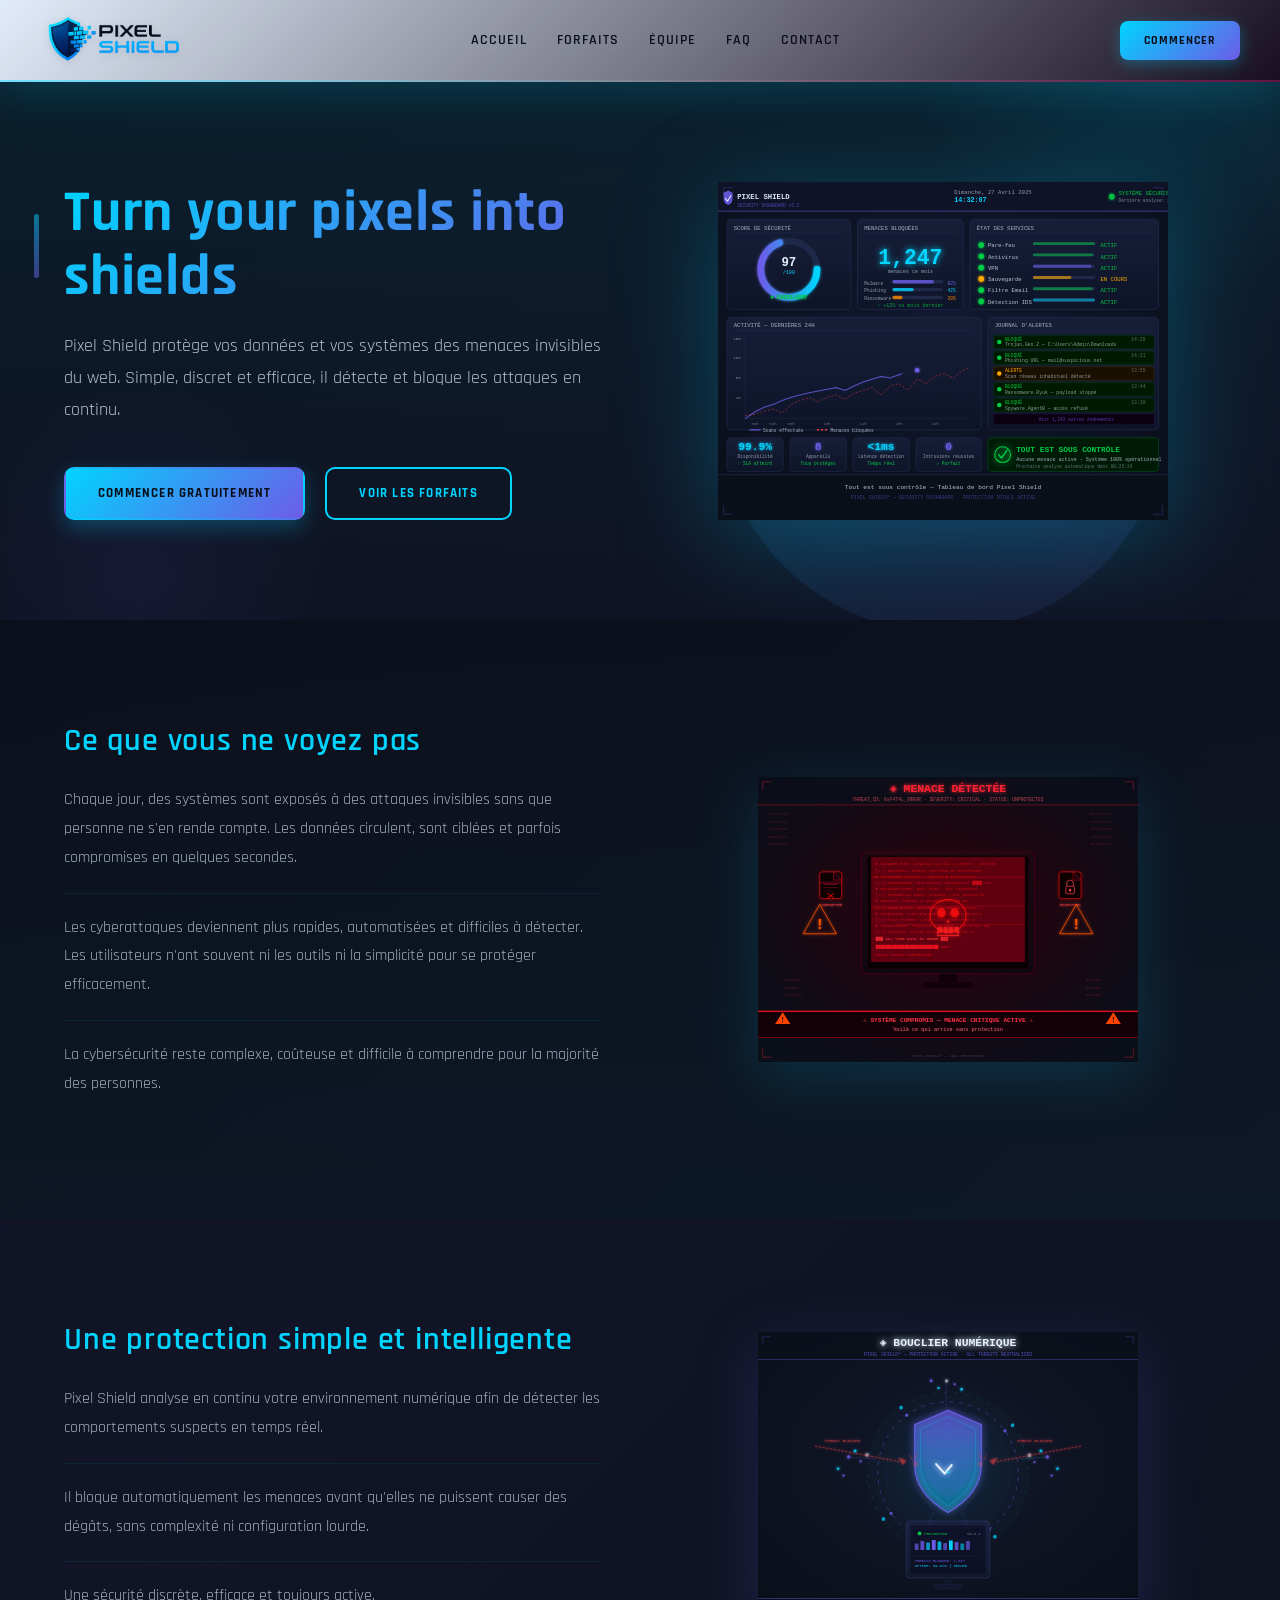
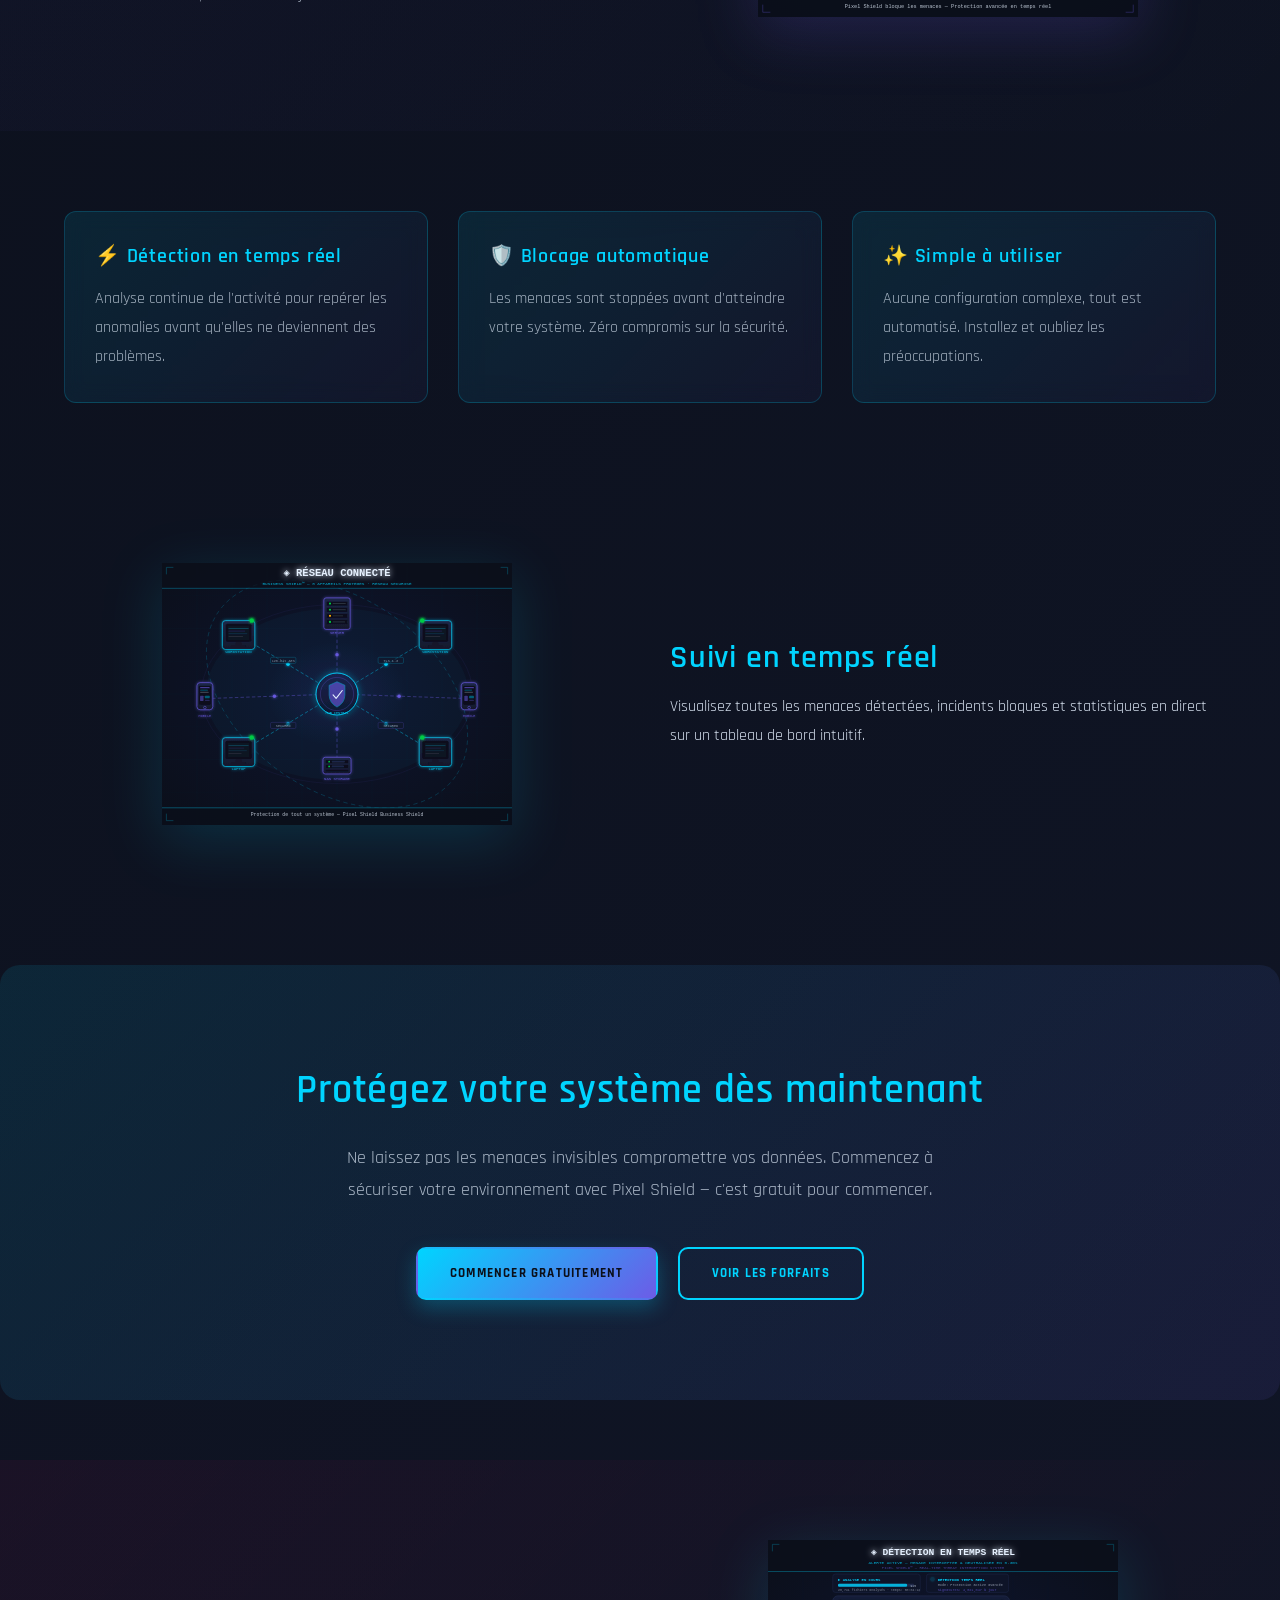
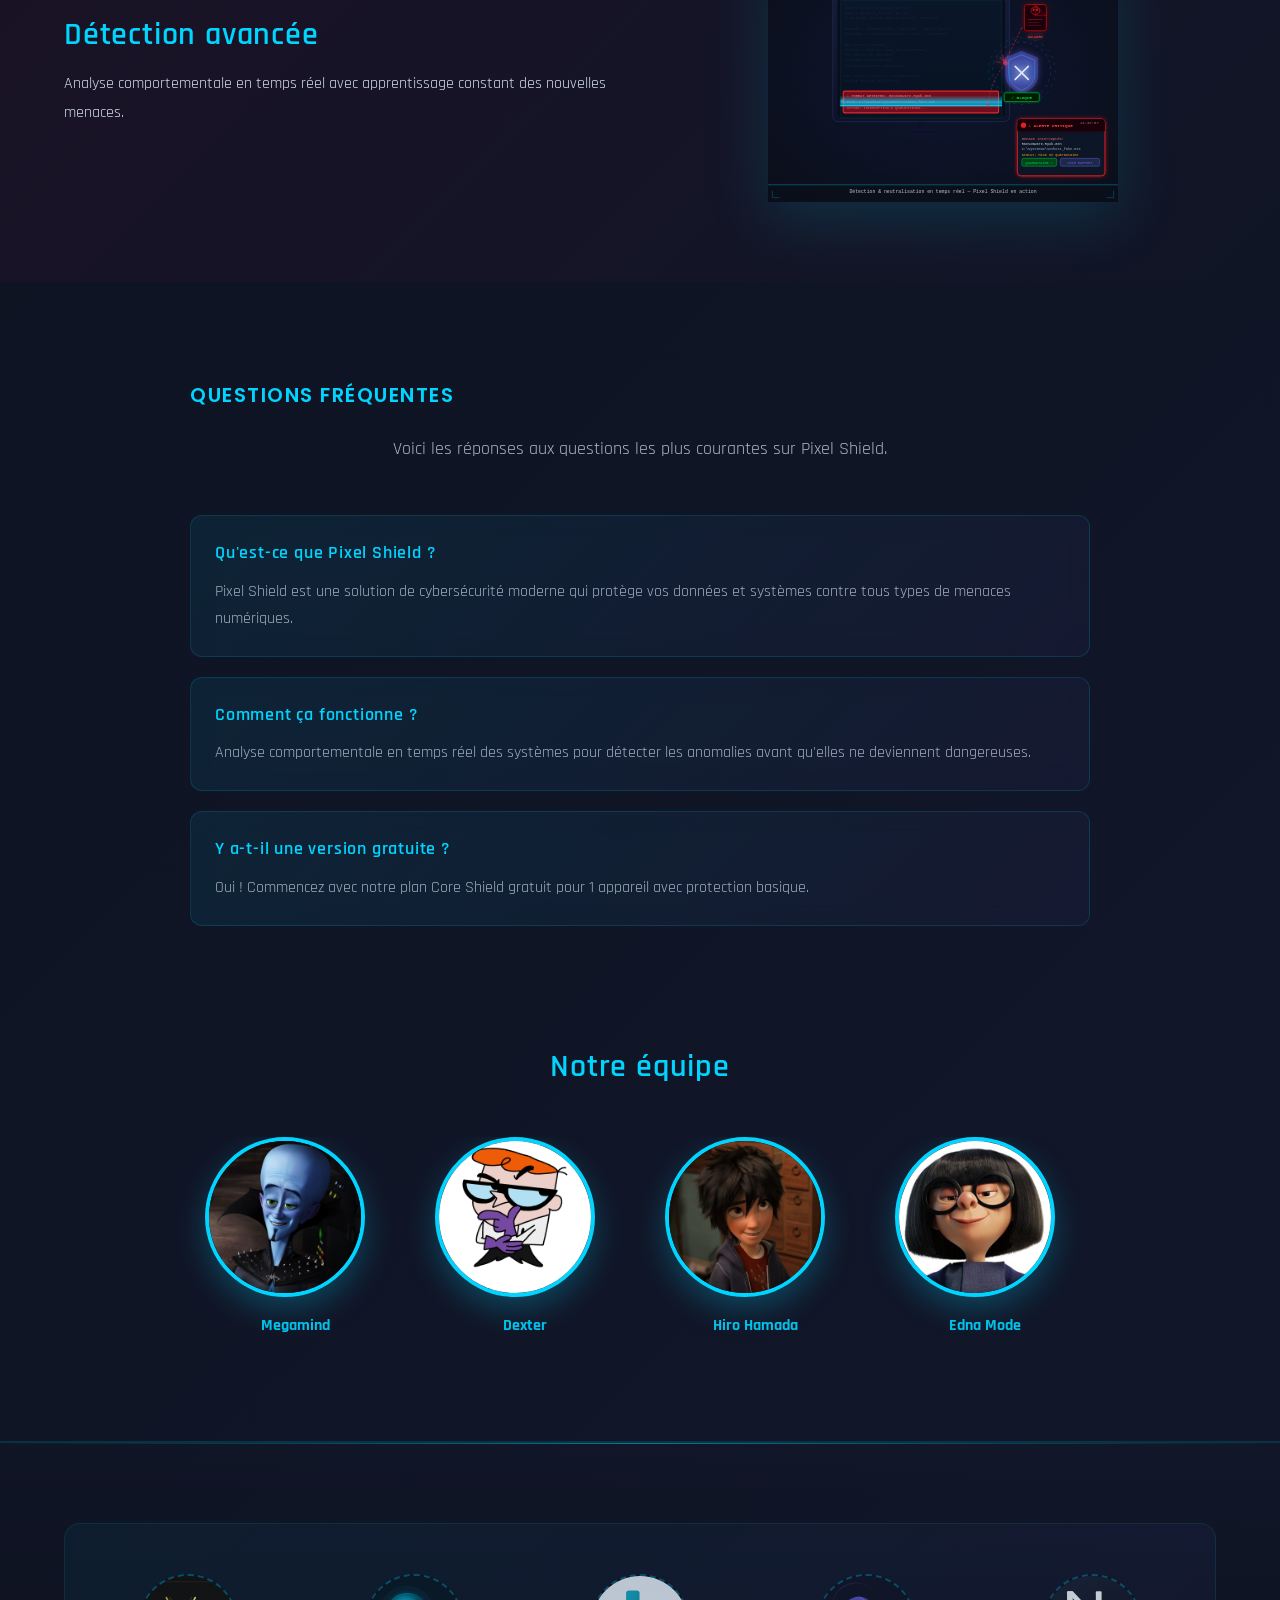
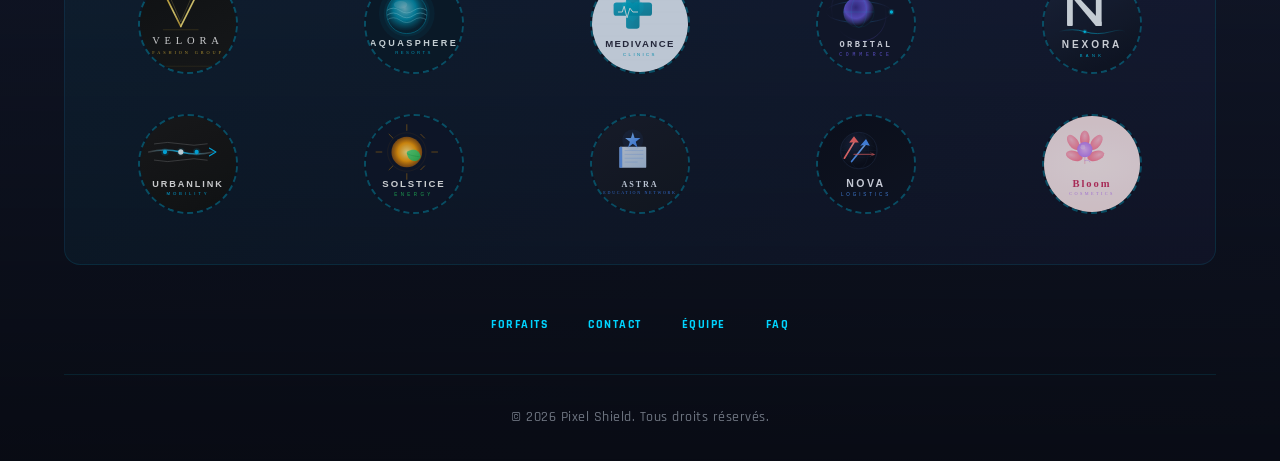
==== commit 899f652d: "Pixel Shield avec tous les assets" ====
--- a/index.html
+++ b/index.html
@@ -5,11 +5,11 @@
   <meta name="viewport" content="width=device-width, initial-scale=1.0">
   <title>Pixel Shield - Cybersécurité Intelligente</title>
 
-  <link rel="stylesheet" href="css/style.css">
+  <link rel="stylesheet" href="style.css">
   <link href="https://fonts.googleapis.com/css2?family=Rajdhani:wght@400;500;600;700&family=Inter:wght@400;500;600;700&family=Roboto:wght@400;500;700&family=Poppins:wght@600;700&family=Montserrat:wght@600;700&display=swap" rel="stylesheet">
 </head>
 
-<body>
+<body class ="home">
 
 <!-- HEADER -->
 <header>
@@ -18,7 +18,8 @@
       <img src="assets/logoAvecTitre.png" alt="Pixel Shield Logo">
     </a>
   </div>
-
+  <input type="checkbox" id="menu-toggle">
+  <label for="menu-toggle" class="menu-icon">☰</label>
   <nav>
     <ul>
       <li><a href="index.html">Accueil</a></li>
--- a/style.css
+++ b/style.css
@@ -0,0 +1,1663 @@
+/* =========================
+   RESET GLOBAL
+========================= */
+
+* {
+  margin: 0;
+  padding: 0;
+  box-sizing: border-box;
+}
+
+/* =========================
+   VARIABLES CSS
+========================= */
+
+:root {
+  --color-primary: #00D4FF;
+  --color-secondary: #6C5CE7;
+  --color-dark: #0B0F1A;
+  --color-light: #E6F1FF;
+  --color-card: #12182B;
+  --color-accent: #FF006E;
+  --color-success: #00D965;
+  
+  --gradient-main: linear-gradient(135deg, #00D4FF 0%, #6C5CE7 100%);
+  --gradient-dark: linear-gradient(135deg, #0B0F1A 0%, #12182B 100%);
+  --gradient-accent: linear-gradient(135deg, #FF006E 0%, #6C5CE7 100%);
+}
+
+/* =========================
+   BASE
+========================= */
+
+body {
+  background: var(--gradient-dark);
+  color: var(--color-light);
+  font-family: 'Rajdhani', 'Inter', sans-serif;
+  line-height: 1.6;
+  overflow-x: hidden;
+  min-height: 100vh;
+}
+
+.container {
+  width: 90%;
+  max-width: 1200px;
+  margin: auto;
+}
+
+img {
+  max-width: 100%;
+  display: block;
+}
+
+/* =========================
+   TYPOGRAPHIE GLOBALE
+========================= */
+
+h1, h2, h3, h4 {
+  font-weight: 600;
+  letter-spacing: 0.8px;
+}
+
+h1 {
+  font-size: 48px;
+  color: var(--color-primary);
+  margin-bottom: 20px;
+  text-shadow: 0 2px 10px rgba(0, 212, 255, 0.2);
+  line-height: 1.2;
+}
+
+h2 {
+  font-size: 32px;
+  color: var(--color-primary);
+  margin-bottom: 15px;
+  line-height: 1.3;
+}
+
+h3 {
+  font-size: 20px;
+  color: var(--color-primary);
+  margin-bottom: 10px;
+  line-height: 1.4;
+}
+
+p {
+  opacity: 0.9;
+  line-height: 1.8;
+  font-size: 16px;
+}
+
+/* =========================
+   LINKS
+========================= */
+
+a {
+  text-decoration: none;
+  transition: all 0.3s ease;
+  color: var(--color-light);
+}
+
+a:hover {
+  opacity: 0.85;
+  text-decoration-color: var(--color-primary);
+}
+
+/* =========================
+   HEADER
+========================= */
+
+header {
+  position: sticky;
+  top: 0;
+  width: 100%;
+  background: linear-gradient(135deg, rgba(230, 241, 255, 0.98) 0%, rgba(255, 0, 110, 0.05) 100%);
+  backdrop-filter: blur(15px);
+  
+  display: flex;
+  justify-content: space-between;
+  align-items: center;
+
+  padding: 15px 40px;
+  z-index: 9999;
+
+  box-shadow: 0 12px 40px rgba(0, 212, 255, 0.15);
+  border-bottom: 2px solid transparent;
+  border-image: linear-gradient(90deg, rgba(0, 212, 255, 0.5) 0%, transparent 50%, rgba(255, 0, 110, 0.3) 100%) 1;
+  animation: headerGlow 3s ease-in-out infinite;
+}
+
+@keyframes headerGlow {
+  0%, 100% { box-shadow: 0 12px 40px rgba(0, 212, 255, 0.15); }
+  50% { box-shadow: 0 16px 50px rgba(0, 212, 255, 0.25); }
+}
+
+.logo img {
+  height: 50px;
+  filter: drop-shadow(0 2px 4px rgba(0, 0, 0, 0.1));
+}
+
+/* NAV */
+nav ul {
+  display: flex;
+  list-style: none;
+  gap: 30px;
+}
+
+nav a {
+  color: var(--color-dark);
+  font-weight: 600;
+  font-size: 14px;
+  text-transform: uppercase;
+  letter-spacing: 1px;
+  position: relative;
+}
+
+nav a::after {
+  content: '';
+  position: absolute;
+  bottom: -5px;
+  left: 0;
+  width: 0;
+  height: 2px;
+  background: linear-gradient(90deg, var(--color-secondary), var(--color-primary));
+  transition: width 0.3s ease;
+}
+
+nav a:hover::after {
+  width: 100%;
+}
+
+nav a:hover {
+  opacity: 1;
+  color: var(--color-secondary);
+}
+
+/* BUTTON HEADER */
+.button-commencer a {
+  background: var(--gradient-main);
+  color: var(--color-dark);
+  padding: 12px 24px;
+  border-radius: 8px;
+  font-weight: 700;
+  box-shadow: 0 4px 15px rgba(0, 212, 255, 0.3);
+  border: none;
+  text-transform: uppercase;
+  font-size: 12px;
+  letter-spacing: 1px;
+}
+
+.button-commencer a:hover {
+  transform: translateY(-2px);
+  box-shadow: 0 6px 20px rgba(0, 212, 255, 0.5);
+}
+
+/* =========================
+   HERO (INDEX)
+========================= */
+
+.hero {
+  padding: 100px 0;
+  background: linear-gradient(180deg, rgba(0, 212, 255, 0.08) 0%, rgba(108, 92, 231, 0.03) 100%);
+  position: relative;
+  overflow: hidden;
+}
+
+/* Décoration de fond animée */
+.hero::before {
+  content: '';
+  position: absolute;
+  top: -50%;
+  right: -10%;
+  width: 500px;
+  height: 500px;
+  background: radial-gradient(circle, rgba(0, 212, 255, 0.1) 0%, transparent 70%);
+  border-radius: 50%;
+  animation: floatDecor 20s ease-in-out infinite;
+  z-index: 0;
+}
+
+.hero::after {
+  content: '';
+  position: absolute;
+  bottom: -30%;
+  left: -5%;
+  width: 400px;
+  height: 400px;
+  background: radial-gradient(circle, rgba(108, 92, 231, 0.08) 0%, transparent 70%);
+  border-radius: 50%;
+  animation: floatDecor 25s ease-in-out infinite reverse;
+  z-index: 0;
+}
+
+@keyframes floatDecor {
+  0%, 100% { transform: translateY(0) scale(1); }
+  50% { transform: translateY(30px) scale(1.1); }
+}
+
+.hero .container {
+  display: flex;
+  align-items: center;
+  justify-content: space-between;
+  gap: 60px;
+  position: relative;
+  z-index: 1;
+}
+
+.hero-content {
+  flex: 1;
+}
+
+.hero-content h1 {
+  background: var(--gradient-main);
+  -webkit-background-clip: text;
+  -webkit-text-fill-color: transparent;
+  background-clip: text;
+  font-size: 58px;
+  text-shadow: none;
+  font-weight: 700;
+  line-height: 1.1;
+  position: relative;
+  margin-bottom: 20px;
+}
+
+.hero-content h1::before {
+  content: '';
+  position: absolute;
+  left: -30px;
+  top: 50%;
+  transform: translateY(-50%);
+  width: 5px;
+  height: 50%;
+  background: var(--gradient-main);
+  border-radius: 3px;
+  opacity: 0.5;
+}
+
+.hero-content p {
+  font-size: 18px;
+  margin: 20px 0 30px;
+  color: rgba(230, 241, 255, 0.85);
+  line-height: 1.8;
+}
+
+.hero-image {
+  flex: 1;
+  display: flex;
+  justify-content: center;
+  position: relative;
+}
+
+.hero-image::before {
+  content: '';
+  position: absolute;
+  width: 450px;
+  height: 450px;
+  background: linear-gradient(135deg, rgba(0, 212, 255, 0.1) 0%, rgba(108, 92, 231, 0.1) 100%);
+  border-radius: 50%;
+  animation: pulse 4s ease-in-out infinite;
+  z-index: -1;
+}
+
+@keyframes pulse {
+  0%, 100% { transform: scale(1); }
+  50% { transform: scale(1.1); }
+}
+
+.hero-image img {
+  width: 100%;
+  max-width: 450px;
+  animation: float 4s ease-in-out infinite;
+  filter: drop-shadow(0 20px 50px rgba(0, 212, 255, 0.25));
+  position: relative;
+  z-index: 1;
+}
+
+.hero-actions {
+  display: flex;
+  gap: 20px;
+  margin-top: 40px;
+  flex-wrap: wrap;
+}
+
+/* FLOAT */
+@keyframes float {
+  0% { transform: translateY(0); }
+  50% { transform: translateY(-15px); }
+  100% { transform: translateY(0); }
+}
+
+/* =========================
+   BUTTONS
+========================= */
+
+.button-primary {
+  background: var(--gradient-main);
+  color: var(--color-dark);
+  padding: 14px 32px;
+  border-radius: 10px;
+  font-weight: 700;
+  box-shadow: 0 8px 20px rgba(0, 212, 255, 0.25);
+  border: 2px solid transparent;
+  text-transform: uppercase;
+  font-size: 13px;
+  letter-spacing: 1.2px;
+  display: inline-block;
+  transition: all 0.3s ease;
+}
+
+.button-primary:hover {
+  transform: translateY(-4px);
+  box-shadow: 0 12px 30px rgba(0, 212, 255, 0.4);
+}
+
+.button-secondary {
+  color: var(--color-primary);
+  padding: 14px 32px;
+  border-radius: 10px;
+  font-weight: 700;
+  border: 2px solid var(--color-primary);
+  background: transparent;
+  text-transform: uppercase;
+  font-size: 13px;
+  letter-spacing: 1.2px;
+  display: inline-block;
+  transition: all 0.3s ease;
+}
+
+.button-secondary:hover {
+  background: rgba(0, 212, 255, 0.1);
+  transform: translateY(-4px);
+  box-shadow: 0 8px 20px rgba(0, 212, 255, 0.2);
+}
+
+/* =========================
+   SECTIONS (ALTERNÉES)
+========================= */
+
+.problem {
+  padding: 100px 0;
+  background: linear-gradient(180deg, transparent 0%, rgba(0, 212, 255, 0.03) 100%);
+}
+
+.problem .container {
+  display: flex;
+  align-items: center;
+  justify-content: space-between;
+  gap: 80px;
+}
+
+.problem-content {
+  flex: 1;
+}
+
+.problem-content h2 {
+  margin-bottom: 25px;
+}
+
+.problem-content p {
+  margin-bottom: 20px;
+  opacity: 0.85;
+  color: rgba(230, 241, 255, 0.8);
+}
+
+.problem-content p:not(:last-child) {
+  border-bottom: 1px solid rgba(0, 212, 255, 0.1);
+  padding-bottom: 20px;
+}
+
+.problem-image {
+  flex: 1;
+  display: flex;
+  justify-content: center;
+}
+
+.problem-image img {
+  width: 100%;
+  max-width: 380px;
+  filter: drop-shadow(0 15px 30px rgba(0, 212, 255, 0.15));
+}
+
+.solution {
+  padding: 100px 0;
+  background: linear-gradient(135deg, rgba(108, 92, 231, 0.05) 0%, transparent 100%);
+}
+
+.solution .container {
+  display: flex;
+  align-items: center;
+  justify-content: space-between;
+  gap: 80px;
+  flex-direction: row-reverse;
+}
+
+.solution-content {
+  flex: 1;
+}
+
+.solution-content h2 {
+  margin-bottom: 25px;
+}
+
+.solution-content p {
+  margin-bottom: 20px;
+  opacity: 0.85;
+  color: rgba(230, 241, 255, 0.8);
+}
+
+.solution-content p:not(:last-child) {
+  border-bottom: 1px solid rgba(0, 212, 255, 0.1);
+  padding-bottom: 20px;
+}
+
+.solution-image {
+  flex: 1;
+  display: flex;
+  justify-content: center;
+}
+
+.solution-image img {
+  width: 100%;
+  max-width: 380px;
+  filter: drop-shadow(0 15px 30px rgba(108, 92, 231, 0.2));
+}
+
+/* =========================
+   FEATURES
+========================= */
+
+.solution-features {
+  padding: 80px 0;
+  background: transparent;
+}
+
+.solution-features .container {
+  display: grid;
+  grid-template-columns: repeat(auto-fit, minmax(280px, 1fr));
+  gap: 30px;
+}
+
+.feature {
+  background: linear-gradient(135deg, rgba(0, 212, 255, 0.1) 0%, rgba(108, 92, 231, 0.05) 100%);
+  padding: 30px;
+  border-radius: 12px;
+  border: 1px solid rgba(0, 212, 255, 0.2);
+  backdrop-filter: blur(10px);
+  transition: all 0.3s ease;
+  position: relative;
+  overflow: hidden;
+}
+
+.feature::before {
+  content: '';
+  position: absolute;
+  top: 0;
+  left: -100%;
+  width: 100%;
+  height: 100%;
+  background: linear-gradient(90deg, transparent, rgba(0, 212, 255, 0.1), transparent);
+  transition: left 0.5s ease;
+}
+
+.feature:hover::before {
+  left: 100%;
+}
+
+.feature:hover {
+  transform: translateY(-8px);
+  border-color: var(--color-primary);
+  box-shadow: 0 10px 30px rgba(0, 212, 255, 0.2);
+}
+
+.feature h3 {
+  position: relative;
+  z-index: 1;
+  margin-bottom: 15px;
+}
+
+.feature p {
+  position: relative;
+  z-index: 1;
+  color: rgba(230, 241, 255, 0.75);
+}
+
+/* =========================
+   DASHBOARD & DETECTION
+========================= */
+
+.dashboard,
+.detection {
+  padding: 80px 0;
+}
+
+.dashboard .container,
+.detection .container {
+  display: flex;
+  align-items: center;
+  justify-content: space-between;
+  gap: 60px;
+}
+
+.dashboard-image,
+.detection-image {
+  flex: 1;
+  display: flex;
+  justify-content: center;
+}
+
+.dashboard-image img,
+.detection-image img {
+  width: 100%;
+  max-width: 350px;
+  filter: drop-shadow(0 15px 30px rgba(0, 212, 255, 0.15));
+}
+
+.dashboard-text,
+.detection-text {
+  flex: 1;
+}
+
+.dashboard-text h2,
+.detection-text h2 {
+  margin-bottom: 15px;
+}
+
+.detection {
+  background: linear-gradient(135deg, rgba(255, 0, 110, 0.05) 0%, transparent 100%);
+}
+
+.detection .container {
+  flex-direction: row-reverse;
+}
+
+/* =========================
+   CTA
+========================= */
+
+.cta {
+  padding: 100px 0;
+  text-align: center;
+  background: linear-gradient(135deg, rgba(0, 212, 255, 0.1) 0%, rgba(108, 92, 231, 0.1) 100%);
+  border-radius: 20px;
+  margin: 60px 0;
+}
+
+.cta h2 {
+  font-size: 40px;
+  margin-bottom: 25px;
+}
+
+.cta p {
+  font-size: 18px;
+  max-width: 600px;
+  margin: 0 auto 40px;
+  color: rgba(230, 241, 255, 0.8);
+}
+
+.cta-actions {
+  display: flex;
+  gap: 20px;
+  justify-content: center;
+  flex-wrap: wrap;
+}
+
+/* =========================
+   PRICING (FORFAITS)
+========================= */
+
+.pricing {
+  padding: 100px 0;
+  text-align: center;
+  font-family: 'Poppins', sans-serif;
+}
+
+.pricing-header {
+  margin-bottom: 60px;
+}
+
+.pricing-header h1 {
+  font-family: 'Montserrat', sans-serif;
+  text-transform: uppercase;
+  letter-spacing: 2px;
+  margin-bottom: 15px;
+}
+
+.pricing-intro {
+  font-size: 18px;
+  color: rgba(230, 241, 255, 0.8);
+}
+
+.pricing-grid {
+  display: flex;
+  gap: 40px;
+  justify-content: center;
+  flex-wrap: wrap;
+}
+
+.pricing-card {
+  background: linear-gradient(135deg, rgba(18, 24, 43, 0.9) 0%, rgba(18, 24, 43, 0.7) 100%);
+  padding: 40px 30px;
+  border-radius: 16px;
+  width: 320px;
+  display: flex;
+  flex-direction: column;
+  border: 2px solid rgba(0, 212, 255, 0.2);
+  backdrop-filter: blur(10px);
+  transition: all 0.4s ease;
+  position: relative;
+  overflow: hidden;
+}
+
+.pricing-card::before {
+  content: '';
+  position: absolute;
+  top: 0;
+  left: 0;
+  right: 0;
+  height: 3px;
+  background: var(--gradient-main);
+  transform: scaleX(0);
+  transform-origin: left;
+  transition: transform 0.4s ease;
+}
+
+.pricing-card:hover::before {
+  transform: scaleX(1);
+}
+
+.pricing-card:hover {
+  transform: translateY(-15px);
+  border-color: var(--color-primary);
+  box-shadow: 0 20px 50px rgba(0, 212, 255, 0.2);
+}
+
+.pricing-card.popular {
+  border: 2px solid var(--color-primary);
+  transform: scale(1.05);
+  box-shadow: 0 15px 40px rgba(0, 212, 255, 0.25);
+}
+
+.pricing-card.popular:hover {
+  transform: translateY(-15px) scale(1.05);
+  box-shadow: 0 25px 60px rgba(0, 212, 255, 0.35);
+}
+
+.pricing-card h2 {
+  font-family: 'Montserrat', sans-serif;
+  font-size: 24px;
+  margin-bottom: 12px;
+  text-transform: uppercase;
+  letter-spacing: 1px;
+}
+
+.price {
+  font-size: 32px;
+  font-weight: 700;
+  color: var(--color-primary);
+  margin: 15px 0;
+  font-family: 'Rajdhani', monospace;
+  text-shadow: 0 2px 8px rgba(0, 212, 255, 0.15);
+}
+
+.target {
+  color: rgba(230, 241, 255, 0.7);
+  margin: 15px 0 25px;
+  font-size: 14px;
+  line-height: 1.6;
+}
+
+.custom-info {
+  color: rgba(0, 212, 255, 0.7);
+  font-size: 13px;
+  margin: 15px 0;
+  font-style: italic;
+}
+
+.features {
+  list-style: none;
+  text-align: left;
+  margin: 25px 0;
+  flex-grow: 1;
+}
+
+.features li {
+  padding: 10px 0;
+  border-bottom: 1px solid rgba(0, 212, 255, 0.1);
+  font-size: 14px;
+  opacity: 0.85;
+  line-height: 1.6;
+}
+
+.features li:last-child {
+  border-bottom: none;
+}
+
+.features li.ok {
+  color: var(--color-success);
+  font-weight: 500;
+}
+
+.features li.no {
+  color: rgba(108, 92, 231, 0.7);
+  opacity: 0.6;
+  text-decoration: line-through;
+  text-decoration-color: rgba(108, 92, 231, 0.5);
+}
+
+.offer {
+  background: linear-gradient(135deg, rgba(0, 212, 255, 0.15) 0%, rgba(255, 0, 110, 0.1) 100%);
+  color: var(--color-primary);
+  font-weight: 700;
+  margin: 20px 0;
+  padding: 12px;
+  border-radius: 8px;
+  border-left: 3px solid var(--color-primary);
+  text-transform: uppercase;
+  font-size: 12px;
+  letter-spacing: 1px;
+}
+
+.btn-pricing {
+  background: var(--gradient-main);
+  color: var(--color-dark);
+  padding: 14px 24px;
+  border-radius: 10px;
+  margin-top: 25px;
+  font-weight: 700;
+  box-shadow: 0 8px 20px rgba(0, 212, 255, 0.2);
+  text-transform: uppercase;
+  font-size: 12px;
+  letter-spacing: 1px;
+  border: 2px solid transparent;
+  transition: all 0.3s ease;
+}
+
+.btn-pricing:hover {
+  transform: translateY(-4px);
+  box-shadow: 0 12px 30px rgba(0, 212, 255, 0.4);
+}
+
+/* =========================
+   CONTACT (CONTACT)
+========================= */
+
+body.contact-page {
+  font-family: 'Inter', 'Roboto', sans-serif;
+}
+
+.contact-hero {
+  padding: 80px 0;
+  background: linear-gradient(135deg, rgba(255, 0, 110, 0.1) 0%, rgba(0, 212, 255, 0.05) 100%);
+  text-align: center;
+}
+
+.contact-hero h1 {
+  font-family: 'Montserrat', sans-serif;
+  text-transform: uppercase;
+  letter-spacing: 2px;
+  margin-bottom: 20px;
+}
+
+.contact-hero p {
+  font-size: 18px;
+  color: rgba(230, 241, 255, 0.8);
+  max-width: 600px;
+  margin: 0 auto;
+}
+
+.contact-form {
+  padding: 80px 0;
+}
+
+.contact-form form {
+  max-width: 700px;
+  margin: 0 auto;
+}
+
+fieldset {
+  border: none;
+  padding: 30px;
+  margin-bottom: 20px;
+  background: linear-gradient(135deg, rgba(0, 212, 255, 0.08) 0%, rgba(108, 92, 231, 0.05) 100%);
+  border-radius: 12px;
+  border: 1px solid rgba(0, 212, 255, 0.15);
+  backdrop-filter: blur(10px);
+}
+
+fieldset:nth-child(odd) {
+  background: linear-gradient(135deg, rgba(108, 92, 231, 0.08) 0%, rgba(0, 212, 255, 0.05) 100%);
+}
+
+legend {
+  font-family: 'Poppins', sans-serif;
+  font-weight: 700;
+  color: var(--color-primary);
+  text-transform: uppercase;
+  font-size: 13px;
+  letter-spacing: 1.5px;
+  padding: 0 10px;
+  margin-bottom: 15px;
+}
+
+label {
+  display: block;
+  margin-top: 15px;
+  color: rgba(230, 241, 255, 0.9);
+  font-weight: 500;
+  font-size: 14px;
+  text-transform: capitalize;
+}
+
+input[type="text"],
+input[type="email"],
+input[type="tel"],
+input[type="number"],
+textarea {
+  width: 100%;
+  padding: 14px 16px;
+  margin-top: 8px;
+  background: rgba(11, 15, 26, 0.5);
+  border: 1px solid rgba(0, 212, 255, 0.2);
+  border-radius: 8px;
+  color: var(--color-light);
+  font-family: 'Inter', sans-serif;
+  transition: all 0.3s ease;
+  backdrop-filter: blur(10px);
+}
+
+input[type="text"]:focus,
+input[type="email"]:focus,
+input[type="tel"]:focus,
+input[type="number"]:focus,
+textarea:focus {
+  outline: none;
+  border-color: var(--color-primary);
+  background: rgba(11, 15, 26, 0.7);
+  box-shadow: 0 0 15px rgba(0, 212, 255, 0.15);
+}
+
+input[type="text"]::placeholder,
+input[type="email"]::placeholder,
+input[type="tel"]::placeholder,
+textarea::placeholder {
+  color: rgba(230, 241, 255, 0.4);
+}
+
+input[type="radio"],
+input[type="checkbox"] {
+  margin-right: 10px;
+  accent-color: var(--color-primary);
+  cursor: pointer;
+}
+
+input[type="submit"] {
+  background: var(--gradient-main);
+  color: var(--color-dark);
+  padding: 16px 32px;
+  border: none;
+  border-radius: 10px;
+  font-weight: 700;
+  cursor: pointer;
+  width: 100%;
+  text-transform: uppercase;
+  font-size: 14px;
+  letter-spacing: 1.5px;
+  margin-top: 20px;
+  box-shadow: 0 8px 20px rgba(0, 212, 255, 0.2);
+  transition: all 0.3s ease;
+}
+
+input[type="submit"]:hover {
+  transform: translateY(-3px);
+  box-shadow: 0 12px 30px rgba(0, 212, 255, 0.4);
+}
+
+/* =========================
+   TEAM (EQUIPE)
+========================= */
+
+body.team-page {
+  font-family: 'Montserrat', 'Poppins', sans-serif;
+}
+
+.team-hero {
+  padding: 80px 0;
+  background: linear-gradient(135deg, rgba(108, 92, 231, 0.1) 0%, rgba(0, 212, 255, 0.05) 100%);
+  text-align: center;
+}
+
+.team-hero h1 {
+  font-family: 'Montserrat', sans-serif;
+  text-transform: uppercase;
+  letter-spacing: 2px;
+  margin-bottom: 25px;
+}
+
+.team-hero p {
+  font-size: 18px;
+  color: rgba(230, 241, 255, 0.8);
+  max-width: 700px;
+  margin: 0 auto;
+  line-height: 1.8;
+}
+
+.team {
+  width: 100%;
+}
+
+.team .container {
+  width: 100%;
+  max-width: 100%;
+  margin: 0;
+  padding: 0;
+}
+
+@media (max-width: 768px) {
+  .team .container {
+    grid-template-columns: 1fr;
+    gap: 30px;
+  }
+}
+
+
+.member {
+  background: linear-gradient(135deg, rgba(18, 24, 43, 0.9) 0%, rgba(18, 24, 43, 0.7) 100%);
+  padding: 40px 25px;
+  border-radius: 16px;
+  border: 2px solid rgba(0, 212, 255, 0.2);
+  backdrop-filter: blur(10px);
+  text-align: center;
+  transition: all 0.4s ease;
+  position: relative;
+  overflow: hidden;
+}
+
+.member::before {
+  content: '';
+  position: absolute;
+  top: 0;
+  left: 0;
+  right: 0;
+  bottom: 0;
+  background: linear-gradient(135deg, rgba(0, 212, 255, 0.1) 0%, transparent 100%);
+  opacity: 0;
+  transition: opacity 0.4s ease;
+}
+
+.member:hover::before {
+  opacity: 1;
+}
+
+.member:hover {
+  transform: translateY(-16px) scale(1.02);
+  border-color: var(--color-primary);
+  box-shadow: 0 25px 60px rgba(0, 212, 255, 0.35);
+}
+
+.member img {
+  width: 140px;
+  height: 140px;
+  border-radius: 50%;
+  margin: 0 auto 25px;
+  border: 4px solid var(--color-primary);
+  object-fit: cover;
+  position: relative;
+  z-index: 1;
+  box-shadow: 0 12px 30px rgba(0, 212, 255, 0.3);
+  transition: all 0.4s ease;
+}
+
+.member:hover img {
+  border-color: var(--color-accent);
+  box-shadow: 0 16px 40px rgba(255, 0, 110, 0.4);
+}
+
+.member h2 {
+  font-size: 24px;
+  margin: 20px 0 8px;
+  position: relative;
+  z-index: 1;
+  cursor: pointer;
+  transition: color 0.3s ease;
+}
+
+.member h2:hover {
+  color: var(--color-accent);
+}
+
+.member h3 {
+  font-size: 12px;
+  font-family: 'Inter', sans-serif;
+  color: var(--color-primary);
+  text-transform: uppercase;
+  letter-spacing: 1.5px;
+  margin-bottom: 15px;
+  position: relative;
+  z-index: 1;
+  font-weight: 700;
+}
+
+.member p {
+  font-size: 14px;
+  color: rgba(230, 241, 255, 0.8);
+  line-height: 1.8;
+  position: relative;
+  z-index: 1;
+  font-style: italic;
+}
+
+.member:nth-child(1) h3::before { content: '🔒 '; }
+.member:nth-child(2) h3::before { content: '⚙️ '; }
+.member:nth-child(3) h3::before { content: '🛡️ '; }
+.member:nth-child(4) h3::before { content: '✨ '; }
+
+.member:nth-child(odd) {
+  background: linear-gradient(135deg, rgba(108, 92, 231, 0.1) 0%, rgba(18, 24, 43, 0.8) 100%);
+}
+
+/* =========================
+   FAQ (FAQ)
+========================= */
+
+body.faq-page {
+  font-family: 'Roboto', 'Inter', sans-serif;
+}
+
+.faq {
+  padding: 100px 0;
+}
+
+.faq > .container {
+  max-width: 900px;
+}
+
+.faq h1 {
+  font-family: 'Montserrat', sans-serif;
+  text-transform: uppercase;
+  letter-spacing: 2px;
+  text-align: center;
+  margin-bottom: 20px;
+}
+
+.faq-intro {
+  text-align: center;
+  font-size: 18px;
+  color: rgba(230, 241, 255, 0.8);
+  margin-bottom: 50px;
+}
+
+.faq h2 {
+  font-family: 'Poppins', sans-serif;
+  text-transform: uppercase;
+  letter-spacing: 1.5px;
+  font-size: 20px;
+  margin: 50px 0 25px;
+  padding-top: 20px;
+  border-top: 2px solid rgba(0, 212, 255, 0.2);
+  color: var(--color-primary);
+}
+
+.faq h2:first-of-type {
+  border-top: none;
+  margin-top: 0;
+  padding-top: 0;
+}
+
+.faq-item {
+  background: linear-gradient(135deg, rgba(0, 212, 255, 0.08) 0%, rgba(108, 92, 231, 0.05) 100%);
+  padding: 24px;
+  margin-bottom: 20px;
+  border-radius: 12px;
+  border: 1px solid rgba(0, 212, 255, 0.15);
+  backdrop-filter: blur(10px);
+  transition: all 0.3s ease;
+  position: relative;
+  overflow: hidden;
+}
+
+.faq-item::before {
+  content: '';
+  position: absolute;
+  left: 0;
+  top: 0;
+  bottom: 0;
+  width: 4px;
+  background: linear-gradient(180deg, var(--color-primary), var(--color-secondary));
+  transform: scaleY(0);
+  transform-origin: top;
+  transition: transform 0.3s ease;
+}
+
+.faq-item:hover::before {
+  transform: scaleY(1);
+}
+
+.faq-item:hover {
+  transform: translateX(8px);
+  border-color: var(--color-primary);
+  box-shadow: 0 8px 25px rgba(0, 212, 255, 0.15);
+  background: linear-gradient(135deg, rgba(0, 212, 255, 0.12) 0%, rgba(108, 92, 231, 0.08) 100%);
+}
+
+.faq-item h3 {
+  color: var(--color-primary);
+  font-size: 18px;
+  margin-bottom: 12px;
+  position: relative;
+  z-index: 1;
+}
+
+.faq-item p {
+  color: rgba(230, 241, 255, 0.75);
+  line-height: 1.7;
+  position: relative;
+  z-index: 1;
+}
+
+.faq-item p br + br {
+  display: none;
+}
+
+/* =========================
+   FOOTER
+========================= */
+
+footer {
+  padding: 80px 0 30px;
+  background: linear-gradient(180deg, transparent 0%, rgba(0, 0, 0, 0.5) 100%);
+  border-top: 2px solid rgba(0, 212, 255, 0.2);
+  margin-top: 100px;
+  position: relative;
+}
+
+footer::before {
+  content: '';
+  position: absolute;
+  top: 0;
+  left: 0;
+  right: 0;
+  height: 1px;
+  background: linear-gradient(90deg, transparent, rgba(0, 212, 255, 0.5), transparent);
+}
+
+.footer-clients {
+  display: grid;
+  grid-template-columns: repeat(auto-fit, minmax(160px, 1fr)); /* plus large */
+  gap: 40px; /* plus d’espace entre les éléments */
+  margin-bottom: 50px;
+  align-items: center;
+  justify-items: center;
+  padding: 50px 30px; /* plus d’air */
+  background: linear-gradient(135deg, rgba(0, 212, 255, 0.05) 0%, rgba(108, 92, 231, 0.05) 100%);
+  border-radius: 16px;
+  border: 1px solid rgba(0, 212, 255, 0.1);
+}
+
+.client-slot {
+  width: 100px; 
+  height: 100px;
+  display: flex;
+  align-items: center;
+  justify-content: center;
+  background: rgba(11, 15, 26, 0.4);
+  border: 2px dashed rgba(0, 212, 255, 0.3);
+  border-radius: 50%;
+  transition: all 0.3s ease;
+  cursor: pointer;
+  font-size: 12px;
+  color: rgba(230, 241, 255, 0.4);
+  font-weight: 600;
+}
+
+.client-slot:hover {
+  background: rgba(0, 212, 255, 0.1);
+  border-color: rgba(0, 212, 255, 0.6);
+  color: var(--color-primary);
+}
+
+.footer-clients img {
+  width: 100%;
+  height: 100%;
+  object-fit: cover; 
+  opacity: 0.85;
+  transition: all 0.4s ease;
+  filter: brightness(0.95);
+  border-radius: 50%;
+}
+
+.footer-clients img:hover {
+  opacity: 1;
+  filter: brightness(1.2);
+  transform: scale(1.2) translateY(-6px);
+}
+
+.footer-links {
+  display: flex;
+  justify-content: center;
+  gap: 40px;
+  margin-bottom: 40px;
+  flex-wrap: wrap;
+}
+
+.footer-links a {
+  color: var(--color-primary);
+  font-weight: 700;
+  text-transform: uppercase;
+  font-size: 12px;
+  letter-spacing: 1.5px;
+  position: relative;
+  transition: color 0.3s ease;
+}
+
+.footer-links a::before {
+  content: '';
+  position: absolute;
+  bottom: -8px;
+  left: 0;
+  width: 0;
+  height: 3px;
+  background: linear-gradient(90deg, var(--color-primary), var(--color-accent));
+  transition: width 0.3s ease;
+}
+
+.footer-links a:hover {
+  color: var(--color-accent);
+}
+
+.footer-links a:hover::before {
+  width: 100%;
+}
+
+.footer-bottom {
+  text-align: center;
+  border-top: 1px solid rgba(0, 212, 255, 0.1);
+  padding-top: 30px;
+}
+
+.footer-bottom p {
+  font-size: 14px;
+  color: rgba(230, 241, 255, 0.5);
+  font-weight: 500;
+  letter-spacing: 0.5px;
+}
+
+/* =========================
+   RESPONSIVE
+========================= */
+
+@media (max-width: 1024px) {
+  
+  .hero .container,
+  .problem .container,
+  .solution .container,
+  .dashboard .container,
+  .detection .container {
+    flex-direction: column;
+    gap: 50px;
+  }
+
+  .solution .container {
+    flex-direction: column-reverse;
+  }
+
+  .detection .container {
+    flex-direction: column;
+  }
+
+  h1 {
+    font-size: 40px;
+  }
+
+  h2 {
+    font-size: 28px;
+  }
+
+}
+
+@media (max-width: 768px) {
+
+  header {
+    padding: 12px 20px;
+  }
+
+  nav ul {
+    gap: 15px;
+    flex-wrap: wrap;
+  }
+
+  nav a {
+    font-size: 12px;
+  }
+
+  .logo img {
+    height: 40px;
+  }
+
+  .button-commencer a {
+    padding: 10px 16px;
+    font-size: 11px;
+  }
+
+  .hero {
+    padding: 60px 0;
+  }
+
+  .hero-content h1 {
+    font-size: 36px;
+  }
+
+  .hero-image img {
+    max-width: 300px;
+  }
+
+  .hero-actions {
+    flex-direction: column;
+  }
+
+  .button-primary,
+  .button-secondary {
+    width: 100%;
+    text-align: center;
+  }
+
+  .problem .container,
+  .solution .container,
+  .dashboard .container,
+  .detection .container {
+    gap: 30px;
+  }
+
+  .feature {
+    padding: 20px;
+  }
+
+  .pricing-grid {
+    gap: 20px;
+  }
+
+  .pricing-card,
+  .member {
+    width: 100%;
+    max-width: 100%;
+  }
+
+  .pricing-card.popular {
+    transform: scale(1);
+  }
+
+  .pricing-card.popular:hover {
+    transform: translateY(-15px) scale(1);
+  }
+
+  .team .container {
+    grid-template-columns: 1fr;
+  }
+
+  fieldset {
+    padding: 20px;
+    margin-bottom: 15px;
+  }
+
+  .contact-form form {
+    max-width: 100%;
+  }
+
+  .cta {
+    margin: 40px 0;
+    padding: 60px 20px;
+  }
+
+  .cta h2 {
+    font-size: 28px;
+  }
+
+  .cta p {
+    font-size: 16px;
+  }
+
+  .cta-actions {
+    flex-direction: column;
+  }
+
+  .cta-actions a {
+    width: 100%;
+    text-align: center;
+  }
+
+}
+
+@media (max-width: 480px) {
+
+  .container {
+    width: 95%;
+  }
+
+  h1 {
+    font-size: 28px;
+  }
+
+  h2 {
+    font-size: 22px;
+  }
+
+  h3 {
+    font-size: 16px;
+  }
+
+  header {
+    padding: 10px 15px;
+  }
+
+  nav ul {
+    gap: 10px;
+    font-size: 12px;
+  }
+
+  .hero-content h1 {
+    font-size: 28px;
+  }
+
+  p {
+    font-size: 14px;
+  }
+
+  .pricing-card h2 {
+    font-size: 20px;
+  }
+
+  .price {
+    font-size: 24px;
+  }
+
+  .features li {
+    font-size: 13px;
+  }
+
+  .member img {
+    width: 100px;
+    height: 100px;
+  }
+
+}
+
+/* =========================
+   TEAM GRID (INDEX PAGE)
+========================= */
+
+.team h2 {
+  text-align: center;
+  margin-bottom: 50px;
+}
+
+.team-page .team {
+  padding: 100px 0;
+}
+
+.team-page .team .container {
+  width: 90%;
+  max-width: 1200px;
+  margin: auto;
+
+  display: grid;
+  grid-template-columns: repeat(2, 1fr); /* 2 par ligne */
+  gap: 50px;
+}
+@media (max-width: 768px) {
+  .team-page .team .container {
+    grid-template-columns: 1fr;
+    gap: 30px;
+  }
+}
+
+.team-grid {
+  margin-top: 40px;
+
+  display: flex;
+  gap: 50px;
+
+  width: 100%;
+
+  padding: 0 40px;
+
+  overflow-x: auto;
+
+  justify-content: center;
+  align-items: center;
+}
+@media (max-width: 768px) {
+  .team-grid {
+    gap: 30px;
+    padding: 0 20px;
+  }
+}
+.team-grid::-webkit-scrollbar {
+  display: none;
+}
+
+.team-grid {
+  scrollbar-width: none;
+}
+
+
+.team-member {
+  text-align: center;
+  transition: all 0.4s ease;
+  min-width: 180px;
+}
+
+.team-member img {
+  width: 160px;
+  height: 160px;
+  border-radius: 50%;
+  border: 4px solid var(--color-primary);
+  object-fit: cover;
+  box-shadow: 0 12px 30px rgba(0, 212, 255, 0.25);
+  transition: all 0.4s ease;
+  cursor: pointer;
+}
+
+.team-member:hover img {
+  border-color: var(--color-accent);
+  transform: scale(1.1) translateY(-10px);
+  box-shadow: 0 20px 50px rgba(0, 212, 255, 0.4);
+}
+
+.team-member p {
+  margin-top: 15px;
+  font-weight: 700;
+  font-size: 16px;
+}
+
+.team-member p a {
+  color: var(--color-primary);
+  text-decoration: none;
+  transition: all 0.3s ease;
+  position: relative;
+}
+
+.team-member p a::after {
+  content: '';
+  position: absolute;
+  bottom: -3px;
+  left: 0;
+  width: 0;
+  height: 2px;
+  background: var(--color-primary);
+  transition: width 0.3s ease;
+}
+
+.team-member p a:hover {
+  color: var(--color-accent);
+}
+
+.team-member p a:hover::after {
+  width: 100%;
+  background: var(--color-accent);
+}
+ /* ===================== */
+  /* Améliorer la verssion mobile */
+  /* ===================== */
+@media (max-width: 768px) {
+
+  /* afficher le bouton menu */
+  .menu-icon {
+    display: block;
+  }
+
+  /* cacher menu par défaut */
+  nav ul {
+    display: none;
+    flex-direction: column;
+    background: #0b0f1a; /* adapte à ton design */
+    position: absolute;
+    top: 70px;
+    right: 0;
+    width: 100%;
+    padding: 20px;
+  }
+
+  /* afficher menu quand on clique */
+  #menu-toggle:checked + .menu-icon + nav ul {
+    display: flex;
+  }
+
+
+  /* ===================== */
+  /* . BOUTONS + CADRES */
+  /* ===================== */
+
+  .cta-button,
+  button {
+    padding: 10px 16px;
+    font-size: 14px;
+  }
+
+  .card,
+  .box,
+  .feature {
+    padding: 15px;
+    margin: 10px 0;
+  }
+
+
+  /* ===================== */
+  /* . LOGOS CLIENTS */
+  /* ===================== */
+
+  .clients img,
+  .partners img {
+    width: 70px;   /* beaucoup plus petit */
+    height: auto;
+    margin: 8px;
+  }
+
+}
+
+/* cacher complètement la checkbox */
+#menu-toggle {
+  display: none;
+}
+
+/* cacher l’icône menu sur desktop */
+.menu-icon {
+  display: none;
+}
